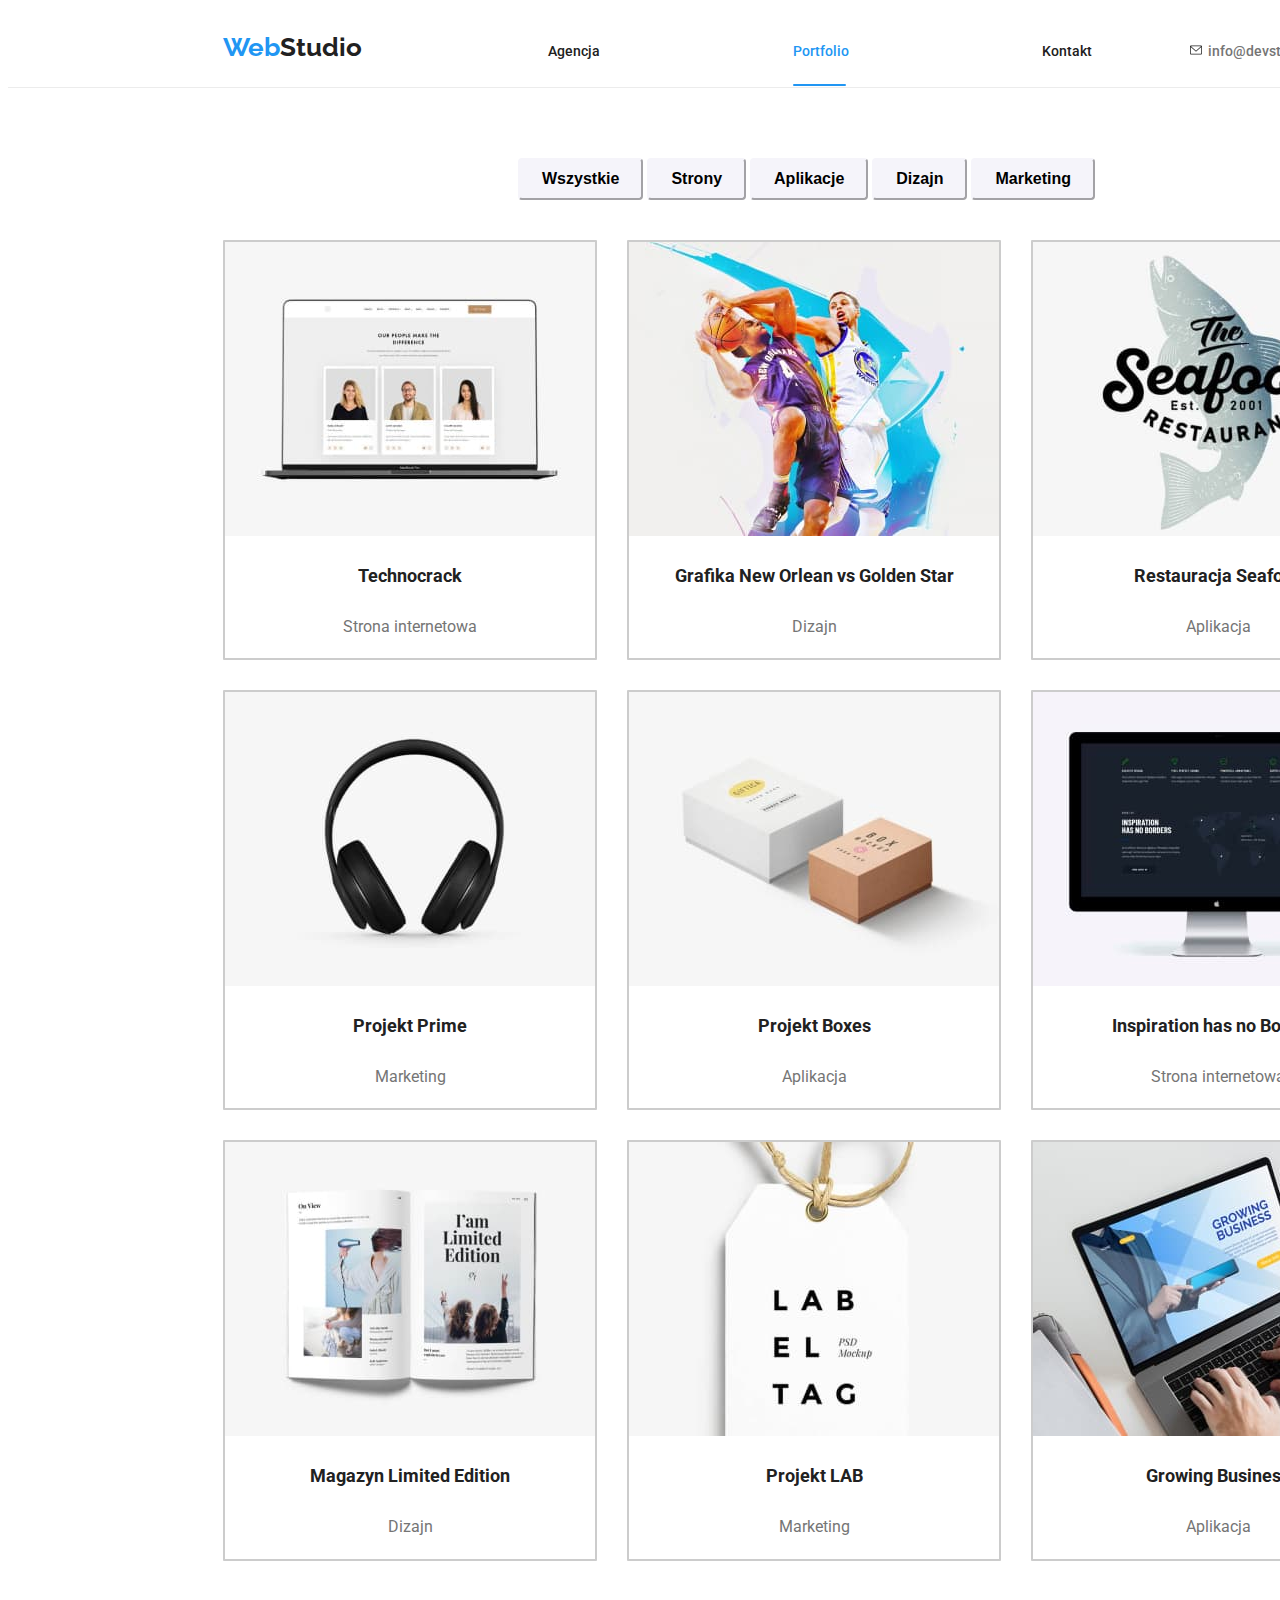
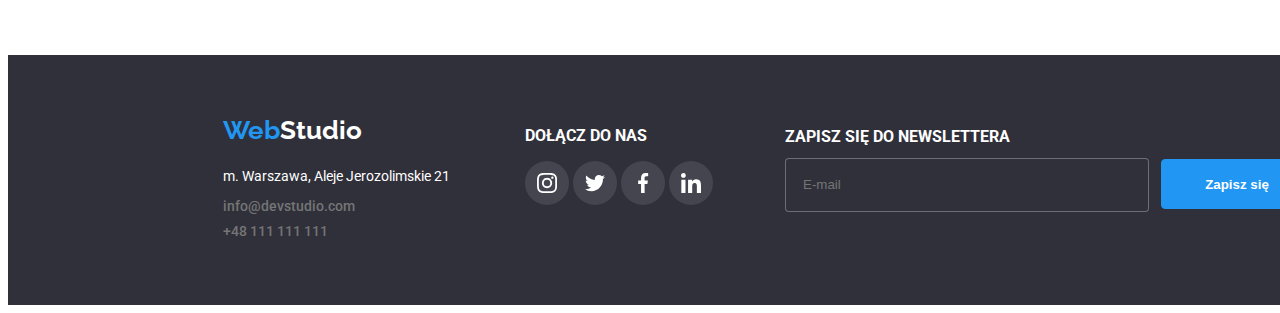
==== portfolio.html @ 36c7d18f "hw07" ====
<!DOCTYPE html>
<html lang="pl">
  <head>
    <meta charset="UTF-8" />
    <meta http-equiv="X-UA-Compatible" content="IE=edge" />
    <meta name="viewport" content="width=device-width, initial-scale=1.0" />
    <title>Portfolio</title>
    <link rel="preconnect" href="https://fonts.googleapis.com" />
    <link rel="preconnect" href="https://fonts.gstatic.com" crossorigin />
    <link
      href="https://fonts.googleapis.com/css2?family=Raleway:wght@500&family=Roboto:wght@400;500;700;900&display=swap"
      rel="stylesheet"
    />
    <link
      rel="stylesheet"
      href="https://cdnjs.cloudflare.com/ajax/libs/modern-normalize/2.0.0/modern-normalize.min.css"
      integrity="sha512-4xo8blKMVCiXpTaLzQSLSw3KFOVPWhm/TRtuPVc4WG6kUgjH6J03IBuG7JZPkcWMxJ5huwaBpOpnwYElP/m6wg=="
      crossorigin="anonymous"
      referrerpolicy="no-referrer"
    />
    <link rel="stylesheet" href="css/styles.css" />
  </head>
  <body>
    <header>
      <nav>
        <!-- <div class="container"> -->
        <div class="webstudio">
          <a href="index.html"
            ><span class="web">Web</span
            ><span class="studio-header">Studio</span></a
          >
        </div>
        <ul class="bookmarks">
          <li><a href="/agency">Agencja</a></li>
          <li><a href="portfolio.html" class="active">Portfolio</a></li>
          <li><a href="/contact">Kontakt</a></li>
        </ul>
        <ul class="contact">
          <li>
            <svg id="icon-envelope" width="16" height="12">
              <use href="./images/icons.svg#icon-envelope"></use>
            </svg>
            <a href="mailto:info@devstudio.com">info@devstudio.com</a>
          </li>
          <li>
            <svg id="icon-smartphone" width="16" height="12">
              <use href="./images/icons.svg#icon-smartphone"></use>
            </svg>
            <a href="tel:+48111111111">+48 111 111 111</a>
          </li>
        </ul>
        <!-- </div> -->
      </nav>
    </header>
    <main>
      <div class="btn-container">
        <ul class="btn-portfolio">
          <li>
            <button type="button">Wszystkie</button>
          </li>
          <li><button type="button">Strony</button></li>
          <li>
            <button type="button">Aplikacje</button>
          </li>
          <li><button type="button">Dizajn</button></li>
          <li>
            <button type="button">Marketing</button>
          </li>
        </ul>
      </div>
      <div class="images-portfolio-examples">
        <ul class="portfolio-examples">
          <div class="design-img">
            <li>
              <img
                src="images/portf-1.jpg"
                alt="laptop"
                width="370"
                height="294"
              />
              <div class="overlay-portfolio">
                <span
                  >Technocrack jest popularną platformą wykorzystywaną do
                  rozpowcheniania koronawirusa. Firmy wykorzystują tę platformę
                  do celów szpiegowskich i ataków na niezabezpieczone serwery
                  konkurencji
                </span>
              </div>
              <div class="design-img-border">
                <p class="design-name">Technocrack</p>
                <p class="design-version">Strona internetowa</p>
              </div>
            </li>
          </div>
          <div class="design-img">
            <li>
              <img
                src="images/portf-2.jpg"
                alt="basketball"
                width="370"
                height="294"
              />
              <div class="overlay-portfolio">
                <span
                  >Technocrack jest popularną platformą wykorzystywaną do
                  rozpowcheniania koronawirusa. Firmy wykorzystują tę platformę
                  do celów szpiegowskich i ataków na niezabezpieczone serwery
                  konkurencji
                </span>
              </div>
              <p class="design-name">Grafika New Orlean vs Golden Star</p>
              <p class="design-version">Dizajn</p>
            </li>
          </div>
          <div class="design-img">
            <li>
              <img
                src="images/portf-3.jpg"
                alt="fish"
                width="370"
                height="294"
              />
              <div class="overlay-portfolio">
                <span
                  >Technocrack jest popularną platformą wykorzystywaną do
                  rozpowcheniania koronawirusa. Firmy wykorzystują tę platformę
                  do celów szpiegowskich i ataków na niezabezpieczone serwery
                  konkurencji
                </span>
              </div>
              <p class="design-name">Restauracja Seafood</p>
              <p class="design-version">Aplikacja</p>
            </li>
          </div>
          <div class="design-img">
            <li>
              <img
                src="images/portf-4.jpg"
                alt="headphones"
                width="370"
                height="294"
              />
              <div class="overlay-portfolio">
                <span
                  >Technocrack jest popularną platformą wykorzystywaną do
                  rozpowcheniania koronawirusa. Firmy wykorzystują tę platformę
                  do celów szpiegowskich i ataków na niezabezpieczone serwery
                  konkurencji
                </span>
              </div>
              <p class="design-name">Projekt Prime</p>
              <p class="design-version">Marketing</p>
            </li>
          </div>
          <div class="design-img">
            <li>
              <img
                src="images/portf-5.jpg"
                alt="boxes"
                width="370"
                height="294"
              />
              <div class="overlay-portfolio">
                <span
                  >Technocrack jest popularną platformą wykorzystywaną do
                  rozpowcheniania koronawirusa. Firmy wykorzystują tę platformę
                  do celów szpiegowskich i ataków na niezabezpieczone serwery
                  konkurencji
                </span>
              </div>
              <p class="design-name">Projekt Boxes</p>
              <p class="design-version">Aplikacja</p>
            </li>
          </div>
          <div class="design-img">
            <li>
              <img
                src="images/portf-6.jpg"
                alt="monitor"
                width="370"
                height="294"
              />
              <div class="overlay-portfolio">
                <span
                  >Technocrack jest popularną platformą wykorzystywaną do
                  rozpowcheniania koronawirusa. Firmy wykorzystują tę platformę
                  do celów szpiegowskich i ataków na niezabezpieczone serwery
                  konkurencji
                </span>
              </div>
              <p class="design-name">Inspiration has no Borders</p>
              <p class="design-version">Strona internetowa</p>
            </li>
          </div>
          <div class="design-img">
            <li>
              <img
                src="images/portf-7.jpg"
                alt="book"
                width="370"
                height="294"
              />
              <div class="overlay-portfolio">
                <span
                  >Technocrack jest popularną platformą wykorzystywaną do
                  rozpowcheniania koronawirusa. Firmy wykorzystują tę platformę
                  do celów szpiegowskich i ataków na niezabezpieczone serwery
                  konkurencji
                </span>
              </div>
              <p class="design-name">Magazyn Limited Edition</p>
              <p class="design-version">Dizajn</p>
            </li>
          </div>
          <div class="design-img">
            <li>
              <img
                src="images/portf-8.jpg"
                alt="pendant"
                width="370"
                height="294"
              />
              <div class="overlay-portfolio">
                <span
                  >Technocrack jest popularną platformą wykorzystywaną do
                  rozpowcheniania koronawirusa. Firmy wykorzystują tę platformę
                  do celów szpiegowskich i ataków na niezabezpieczone serwery
                  konkurencji
                </span>
              </div>
              <p class="design-name">Projekt LAB</p>
              <p class="design-version">Marketing</p>
            </li>
          </div>
          <div class="design-img">
            <li>
              <img
                src="images/portf-9.jpg"
                alt="laptop-work"
                width="370"
                height="294"
              />
              <div class="overlay-portfolio">
                <span
                  >Technocrack jest popularną platformą wykorzystywaną do
                  rozpowcheniania koronawirusa. Firmy wykorzystują tę platformę
                  do celów szpiegowskich i ataków na niezabezpieczone serwery
                  konkurencji
                </span>
              </div>
              <p class="design-name">Growing Business</p>
              <p class="design-version">Aplikacja</p>
            </li>
          </div>
        </ul>
      </div>
    </main>
    <footer>
      <div class="footer-address">
        <div class="webstudio-footer">
          <a href=" index.html"
            ><span class="web">Web</span
            ><span class="studio-footer">Studio</span></a
          >
        </div>
        <address>
          <p class="city">m. Warszawa, Aleje Jerozolimskie 21</p>
          <ul>
            <div class="contact-footer-mail">
              <li>
                <a href="mailto:info@devstudio.com">info@devstudio.com</a>
              </li>
            </div>
            <div class="contact-footer-tel">
              <li>
                <a href="tel:+48111111111">+48 111 111 111</a>
              </li>
            </div>
          </ul>
        </address>
      </div>
      <div class="container-join">
        <p class="join">DOŁĄCZ DO NAS</p>
        <div class="container-icon-footer">
          <svg id="icon-inst-footer" width="20" height="20">
            <use href="./images/icons-social-media.svg#icon-instagram-2"></use>
          </svg>
        </div>
        <div class="container-icon-footer">
          <svg id="icon-twitt-footer" width="20" height="20">
            <use href="./images/icons-social-media.svg#icon-twitter-1"></use>
          </svg>
        </div>
        <div class="container-icon-footer">
          <svg id="icon-face-footer" width="20" height="20">
            <use href="./images/icons-social-media.svg#icon-facebook-1"></use>
          </svg>
        </div>
        <div class="container-icon-footer">
          <svg id="icon-link-footer" width="20" height="20">
            <use href="./images/icons-social-media.svg#icon-linkedin-1"></use>
          </svg>
        </div>
      </div>
      <form>
        <div class="container-newsletter">
          <label>
            <div class="sign-up">ZAPISZ SIĘ DO NEWSLETTERA</div>
            <div class="input-email">
              <input
                type="text"
                name="email"
                placeholder="E-mail"
                class="email-input"
              />
            </div>
          </label>
          <div class="btn-sign-up">
            <button type="submit">
              Zapisz się
              <svg id="icon-send" width="24" height="24">
                <use href="./images/icons-modal.svg#icon-send"></use>
              </svg>
            </button>
          </div>
        </div>
      </form>
    </footer>
  </body>
</html>
---- css/styles.css ----
/* ---- HOME PAGE ---- */
body {
  font-family: "Roboto", sans-serif;
  color: rgba(33, 33, 33, 1);
}

.container {
  width: 1200px;
}

ul {
  margin: 0;
  padding: 0;
}

a {
  margin: 0;
  padding: 0;
  text-decoration: none;
}

li {
  list-style-type: none;
  display: inline;
}

header {
  width: 1600px;
}

nav {
  display: inline-flex;
  align-items: baseline;
  width: 1600px;
  border-bottom: 1px solid rgba(236, 236, 236, 1);
}

.webstudio {
  padding-top: 24px;
  padding-right: 93px;
  padding-bottom: 25px;
  padding-left: 215px;
}

.web,
.studio-header,
.studio-footer {
  font-family: "Raleway", sans-serif;
  font-size: 26px;
  font-weight: bold;
}

.web {
  color: rgba(33, 150, 243, 1);
}

:root {
  --studio-header-color: rgba(33, 33, 33, 1);
  --studio-footer-color: rgba(255, 255, 255, 1);
}

.studio-header {
  color: var(--studio-header-color);
}

.studio-footer {
  color: var(--studio-footer-color);
}

.bookmarks > li > a {
  display: inline-flex;
  font-size: 14px;
  font-weight: 500;
  color: rgba(33, 33, 33, 1);
  margin-right: 46px;
  position: relative;
}

.bookmarks > li > a:first-child {
  margin-left: 93px;
}

.bookmarks > li > a:last-child {
  padding-right: 50px;
}

.bookmarks > li > a:hover {
  color: rgba(33, 150, 243, 1);
  transition: 250ms;
  transition-timing-function: cubic-bezier(0.4, 0, 0.2, 1);
}

.bookmarks > li > a.active,
.bookmarks > li > a.active:hover {
  color: rgba(33, 150, 243, 1);
  transition: 250ms;
  transition-timing-function: cubic-bezier(0.4, 0, 0.2, 1);
}

.bookmarks > li > a.active::after,
.bookmarks > li > a:hover::after {
  content: "";
  position: absolute;
  bottom: -27px;
  left: 0;
  width: 50%;
  height: 2px;
  background-color: rgba(33, 150, 243, 1);
  border-radius: 5px;
  border-width: 4px;
  transition: 250ms;
  transition-timing-function: cubic-bezier(0.4, 0, 0.2, 1);
}

.contact > li > a {
  display: inline-flex;
  font-size: 14px;
  font-weight: 500;
  color: rgba(117, 117, 117, 1);
  margin-right: 30px;
}

.contact > li > a:hover {
  color: rgba(33, 150, 243, 1);
  transition: 250ms;
  transition-timing-function: cubic-bezier(0.4, 0, 0.2, 1);
}

#icon-smartphone,
#icon-envelope {
  fill: currentColor;
  cursor: pointer;
}

#icon-envelope:hover {
  fill: rgba(33, 150, 243, 1);
  transition: 250ms;
  transition-timing-function: cubic-bezier(0.4, 0, 0.2, 1);
}

#icon-smartphone:hover {
  fill: rgba(33, 150, 243, 1);
  transition: 250ms;
  transition-timing-function: cubic-bezier(0.4, 0, 0.2, 1);
}

.main-box {
  background-image: url(../images/picture-effective.jpg);
  width: 1600px;
  box-shadow: -1600px 22px 0px 1600px rgba(0, 0, 0, 0.5) inset;
  -webkit-box-shadow: -1600px 22px 0px 1600px rgba(0, 0, 0, 0.5) inset;
  -moz-box-shadow: -1600px 22px 0px 1600px rgba(0, 0, 0, 0.5) inset;
}

.main-text {
  font-size: 44px;
  color: rgba(255, 255, 255, 1);
  line-height: 1.4;
  padding: 200px 452px 15px 452px;
  margin: 0 auto;
  display: flex;
  flex: wrap;
  text-align: center;
}

.btn-order {
  font-size: 16px;
  font-weight: 500;
  font-weight: bold;
  line-height: 1.6;
  background-color: rgba(33, 150, 243, 1);
  color: white;
  width: 200px;
  height: 50px;
  border-radius: 4px;
  cursor: pointer;
  margin: auto 700px 200px 700px;
}

.btn-order > li > button:hover {
  background-color: rgba(33, 150, 243, 1);
  color: rgba(255, 255, 255, 1);
}

.modal {
  position: fixed;
  top: 0;
  left: 0;
  width: 100%;
  height: 100%;
  background-color: rgba(0, 0, 0, 0.5);
  display: flex;
  justify-content: center;
  align-items: center;
  z-index: 9999;
}

.modal-content {
  background-color: rgba(255, 255, 255, 1);
  padding: 20px;
  border-radius: 4px;
  /* height: 581px; */
  width: 528px;
  position: relative;
}

.modal-close {
  margin-top: 8px;
  width: 30px;
  height: 30px;
  border-radius: 50%;
  background-color: rgba(255, 255, 255, 1);
  border: solid 1px rgba(0, 0, 0, 0.1);
  position: absolute;
  top: 8px;
  right: 8px;
  color: #000;
  font-weight: bold;
  display: flex;
  justify-content: center;
  align-items: center;
}

.is-hidden {
  display: none;
}

.modal-text > p {
  text-align: center;
  padding-top: 40px;
  font-weight: 700;
}

.data-form-text > p {
  font-weight: 700;
  color: black;
}

.id-placeholder-modal > label {
  display: block;
}

.placeholder-modal-text {
  color: rgba(117, 117, 117, 1);
  display: block;
  margin-bottom: 4px;
}

.input-modal > input {
  border: 1px solid rgba(33, 33, 33, 0.2);
  border-radius: 4px;
  height: 40px;
  width: 448px;
  margin-right: 12px;
  margin-bottom: 10px;
  outline: none;
  transition: 250ms;
  transition-timing-function: cubic-bezier(0.4, 0, 0.2, 1);
}

.input-modal > input:focus {
  border-color: rgba(33, 150, 243, 1);
}

.input-modal {
  position: relative;
}

.icon-modal {
  position: absolute;
  top: 40%;
  left: 0;
  margin-left: -130px;
  transform: translateY(-50%);
  pointer-events: none;
  transition: 250ms;
  transition-timing-function: cubic-bezier(0.4, 0, 0.2, 1);
}

.icon-modal > svg:focus {
  fill: rgba(33, 150, 243, 1);
}

.text-input-modal {
  padding-left: 40px;
}

.input-comment-modal > input {
  border: 1px solid rgba(33, 33, 33, 0.2);
  border-radius: 4px;
  height: 120px;
  width: 448px;
  margin-right: 12px;
  margin-bottom: 10px;
  box-sizing: border-box;
  outline: none;
  transition: 250ms;
  transition-timing-function: cubic-bezier(0.4, 0, 0.2, 1);
}

.input-comment-modal > input:focus {
  border-color: rgba(33, 150, 243, 1);
}

.enter-text::placeholder {
  position: relative;
  top: -40px;
  padding-left: 16px;
  color: rgba(117, 117, 117, 0.5);
}

.checkbox-modal > input {
  width: 16px;
  height: 16px;
}

.checkbox-modal {
  display: inline-flex;
  align-items: center;
  justify-content: center;
}

.privacy-text {
  display: inline-flex;
  align-items: center;
  margin: 0;
  padding-bottom: 30px;
  padding-top: -50px;
  color: rgba(117, 117, 117, 1);
  text-align: center;
}

.privacy-text u {
  text-decoration: underline;
  color: rgba(33, 150, 243, 1);
}

.btn-send-modal {
  display: flex;
  justify-content: center;
  padding-bottom: 40px;
}

main {
  width: 1600px;
}

.lorem-main-box {
  display: flex;
  justify-content: center;
  padding-top: 94px;
  padding-left: 215px;
  padding-right: 215px;
}

.lorem-box {
  margin-right: 30px;
}

.lorem-header {
  padding-top: 30px;
  margin: 0px;
}

.container-svg-lorem {
  background-color: rgba(245, 244, 250, 1);
  width: 270px;
  height: 120px;
  display: flex;
  justify-content: center;
  align-items: center;
}

#icon-link,
#icon-face,
#icon-twitt,
#icon-inst {
  width: 20px;
  height: 20px;
  cursor: pointer;
  transition: fill 0.3s;
}

.container-icon {
  display: inline-flex;
  align-items: center;
  justify-content: center;
  width: 40px;
  height: 40px;
  border-radius: 50%;
  background-color: rgba(255, 255, 255, 1);
  margin-right: 10px;
  overflow: hidden;
}

.container-icon:last-child {
  margin-right: 0px;
}

.container-icon:hover {
  background-color: rgba(33, 150, 243, 1);
  transition: 250ms;
  transition-timing-function: cubic-bezier(0.4, 0, 0.2, 1);
}

.container-icon svg {
  width: 100%;
  height: 100%;
  fill: rgba(175, 177, 184, 1);
}

.container-icon:hover svg {
  fill: rgba(255, 255, 255, 1);
}

.svg-icon-position {
  padding-top: 16px;
  padding-bottom: 18px;
  padding-left: 32px;
  padding-right: 32px;
}

.lorem-header {
  font-size: 14px;
  font-weight: bold;
  box-sizing: border-box;
}

.lorem-text {
  font-size: 14px;
  line-height: 1.7;
  color: rgba(117, 117, 117, 1);
  box-sizing: border-box;
}

.what-we-do {
  display: flex;
  justify-content: center;
  padding-top: 94px;
  padding-right: 624px;
  padding-left: 624px;
  padding-bottom: 50px;
}

.what-we-do-img {
  position: relative;
  display: inline-block;
  flex-direction: row;
  justify-content: space-between;
  margin-right: 30px;
}

.what-we-do-img:last-child {
  margin-right: 0;
}

.overlay {
  position: absolute;
  bottom: 25%;
  left: 0;
  right: 0;
  bottom: 0;
  display: flex;
  align-items: center;
  justify-content: center;
  background-color: rgba(0, 0, 0, 0.5);
  color: rgba(255, 255, 255, 1);
  font-size: 14px;
  font-weight: bold;
  text-align: center;
  padding: 30px;
  transition: 250ms;
  transition-timing-function: cubic-bezier(0.4, 0, 0.2, 1);
}

h2 {
  font-size: 36px;
  font-weight: bold;
}

.work {
  justify-content: center;
  width: 1600px;
}

.images-work-what-we-do {
  padding-right: 200px;
  padding-left: 200px;
  padding-bottom: 94px;
}

.work-img > li > a {
  display: inline-flex;
  flex-direction: row;
  justify-content: space-between;
  padding-right: 215px;
  padding-bottom: 94px;
  padding-left: 215px;
}

.images-team {
  display: inline-block;
  flex-wrap: wrap;
  padding-right: 200px;
  padding-bottom: 94px;
  padding-left: 200px;
}
.our-team-background {
  background-color: rgba(245, 244, 250, 1);
}
.our-team {
  display: flex;
  justify-content: center;
  padding-top: 94px;
  padding-right: 695px;
  padding-left: 695px;
  padding-bottom: 50px;
}

.images-persons-ul {
  padding-left: 0;
}

.images-persons {
  display: inline-block;
  flex-direction: row;
  justify-content: space-between;
  margin-right: 30px;
  border: 2px solid rgba(0, 0, 0, 0.2);
  border-radius: 2px;
  text-align: center;
  background-color: rgba(255, 255, 255, 1);
  box-shadow: 0px 2px 4px 0px rgba(0, 0, 0, 0.4);
  -webkit-box-shadow: 0px 2px 4px 0px rgba(0, 0, 0, 0.4);
  -moz-box-shadow: 0px 2px 4px 0px rgba(0, 0, 0, 0.4);
}

.images-persons:last-child {
  margin-right: 0px;
}

.images-persons:first-child {
  margin-left: 0px;
}

.name {
  font-size: 16px;
  font-weight: bold;
  font-weight: medium;
  justify-content: center;
}

.position-job {
  font-size: 16px;
  font-weight: medium;
  color: rgba(117, 117, 117, 1);
  justify-content: center;
}

.our-clients {
  display: flex;
  justify-content: center;
  padding-top: 94px;
  padding-right: 215px;
  padding-left: 215px;
  padding-bottom: 0px;
  margin: 0px;
}

.container-clients {
  display: inline-block;
  width: 1600px;
  padding-top: 50px;
  padding-right: 200px;
  padding-left: 200px;
  padding-bottom: 94px;
}

.svg-client-position {
  display: inline-block;
  flex-direction: row;
  justify-content: space-between;
  margin-right: 30px;
}

.svg-client-position:last-child {
  margin-right: 0px;
}

.svg-client-position:first-child {
  margin-left: 0px;
}

.container-svg-client {
  display: flex;
  justify-content: center;
  align-items: center;
  border: 1px solid rgba(175, 177, 184, 1);
  fill: rgba(175, 177, 184, 1);
  border-radius: 4px;
  width: 170px;
  height: 92px;
  cursor: pointer;
  transition: fill 0.3s;
}

.container-svg-client:hover {
  border: 1px solid rgba(33, 150, 243, 1);
  fill: rgba(33, 150, 243, 1);
  box-shadow: 0px 11px 17px -5px rgba(0, 0, 0, 0.4);
  -webkit-box-shadow: 0px 11px 17px -5px rgba(0, 0, 0, 0.4);
  -moz-box-shadow: 0px 11px 17px -5px rgba(0, 0, 0, 0.4);
  transition: 250ms;
  transition-timing-function: cubic-bezier(0.4, 0, 0.2, 1);
}

footer {
  background-color: rgba(47, 48, 58, 1);
  width: 1600px;
  display: flex;
  justify-content: left;
}

.webstudio-footer {
  padding-top: 60px;
  padding-right: 93px;
  padding-bottom: 0px;
  padding-left: 215px;
}

address {
  font-style: normal;
}

.city {
  font-size: 14px;
  line-height: 1.7;
  color: rgba(255, 255, 255, 1);
  padding-top: 20px;
  padding-left: 215px;
  padding-bottom: 9px;
  margin: 0;
}

.contact-footer-mail > li > a {
  display: flex;
  font-size: 14px;
  font-weight: 500;
  color: rgba(117, 117, 117, 1);
  padding-left: 215px;
  padding-bottom: 9px;
}

.contact-footer-mail > li > a:hover {
  color: rgba(33, 150, 243, 1);
  transition: 250ms;
  transition-timing-function: cubic-bezier(0.4, 0, 0.2, 1);
}

.contact-footer-tel > li > a {
  display: flex;
  font-size: 14px;
  font-weight: 500;
  color: rgba(117, 117, 117, 1);
  padding-left: 215px;
  padding-bottom: 60px;
}

.contact-footer-tel > li > a:hover {
  color: rgba(33, 150, 243, 1);
  transition: 250ms;
  transition-timing-function: cubic-bezier(0.4, 0, 0.2, 1);
}

.container-join {
  padding-left: 70px;
  padding-top: 55px;
  padding-bottom: 100px;
}

.join {
  color: rgba(255, 255, 255, 1);
  font-weight: 700;
}

#icon-inst-footer,
#icon-twitt-footer,
#icon-face-footer,
#icon-link-footer {
  width: 20px;
  height: 20px;
  cursor: pointer;
}

.container-icon-footer {
  display: inline-flex;
  align-items: center;
  justify-content: center;
  width: 44px;
  height: 44px;
  border-radius: 50%;
  background-color: rgba(255, 255, 255, 0.1);
  margin: auto;
  overflow: hidden;
}

.container-icon-footer svg {
  width: 100%;
  height: 100%;
  fill: rgba(255, 255, 255, 1);
}

.container-icon-footer:hover {
  background-color: rgba(33, 150, 243, 1);
  transition: 250ms;
  transition-timing-function: cubic-bezier(0.4, 0, 0.2, 1);
}

.container-newsletter {
  display: flex;
  align-items: center;
  justify-content: center;
  padding-top: 72px;
  padding-left: 72px;
}

.sign-up {
  color: rgba(255, 255, 255, 1);
  font-weight: 700;
  padding-bottom: 12px;
}

.input-email > input {
  border: 1px solid rgba(255, 255, 255, 0.3);
  border-radius: 4px;
  background-color: rgba(47, 48, 58, 1);
  height: 50px;
  width: 358px;
  margin-right: 12px;
}

.btn-sign-up {
  padding-top: 30px;
  padding-right: 72px;
}

.btn-sign-up > button,
.btn-send-modal > button {
  display: inline-flex;
  align-items: center;
  justify-content: center;
  height: 50px;
  width: 200px;
  background-color: rgba(33, 150, 243, 1);
  color: rgba(255, 255, 255, 1);
  border: 1px solid rgba(33, 150, 243, 1);
  border-radius: 4px;
  font-weight: bold;
  padding: 0;
  cursor: pointer;
  transition: box-shadow 250ms;
  transition-timing-function: cubic-bezier(0.4, 0, 0.2, 1);
}

#icon-send {
  fill: currentColor;
  width: 24px;
  height: 24px;
  margin-left: 24px;
}

.email-input::placeholder {
  padding-left: 15px;
}

/* ---- PAGE PORTFOLIO ----*/
.btn-portfolio > li > button {
  font-size: 16px;
  font-weight: 500;
  font-weight: bold;
  line-height: 1.6;
  background-color: rgba(245, 244, 250, 1);
  border-color: rgba(245, 244, 250, 1);
  padding: 6px 22px 6px 22px;
  border-radius: 4px;
  cursor: pointer;
  transition: box-shadow 250ms;
  transition-timing-function: cubic-bezier(0.4, 0, 0.2, 1);
}

button:hover {
  box-shadow: 1px 7px 18px -6px rgba(0, 0, 0, 0.52);
  -webkit-box-shadow: 1px 7px 18px -6px rgba(0, 0, 0, 0.52);
  -moz-box-shadow: 1px 7px 18px -6px rgba(0, 0, 0, 0.52);
}

.btn-portfolio:last-child {
  margin-right: 0;
}

.btn-portfolio > li > button:hover {
  background-color: rgba(33, 150, 243, 1);
  color: rgba(255, 255, 255, 1);
}

.btn-container {
  display: inline-flex;
  justify-content: space-between;
  padding-top: 70px;
  padding-right: 510px;
  padding-left: 510px;
  padding-bottom: 40px;
}

.design-name {
  font-size: 18px;
  font-weight: 700;
  font-weight: bold;
  line-height: 2;
}

.design-version {
  font-size: 16px;
  line-height: 1.9;
  color: rgba(117, 117, 117, 1);
}

.design-img {
  position: relative;
  display: inline-block;
  overflow: hidden;
  flex-direction: row;
  justify-content: space-between;
  border: 2px solid rgba(0, 0, 0, 0.2);
  border-radius: 1px;
  text-align: center;
  background-color: rgba(255, 255, 255, 1);
  cursor: pointer;
  transition: box-shadow 250ms;
  transition-timing-function: cubic-bezier(0.4, 0, 0.2, 1);
}

.overlay-portfolio {
  position: absolute;
  bottom: -100%;
  left: 0;
  width: 100%;
  height: 100%;
  background-color: rgba(33, 150, 243, 0.8);
  display: flex;
  justify-content: center;
  align-items: center;
  color: white;
  transition: 250ms;
  transition-timing-function: cubic-bezier(0.4, 0, 0.2, 1);
}

.overlay-portfolio span {
  font-size: 18px;
  line-height: 1.5;
  text-align: left;
  padding: 40px;
}

.design-img:hover .overlay-portfolio {
  bottom: 0;
}

.design-img:hover {
  box-shadow: 1px 7px 18px -6px rgba(0, 0, 0, 0.52);
  -webkit-box-shadow: 1px 7px 18px -6px rgba(0, 0, 0, 0.52);
  -moz-box-shadow: 1px 7px 18px -6px rgba(0, 0, 0, 0.52);
}

.portfolio-examples {
  display: flex;
  flex-wrap: wrap;
  gap: 30px;
  padding-left: 215px;
  padding-right: 185px;
  padding-bottom: 94px;
}
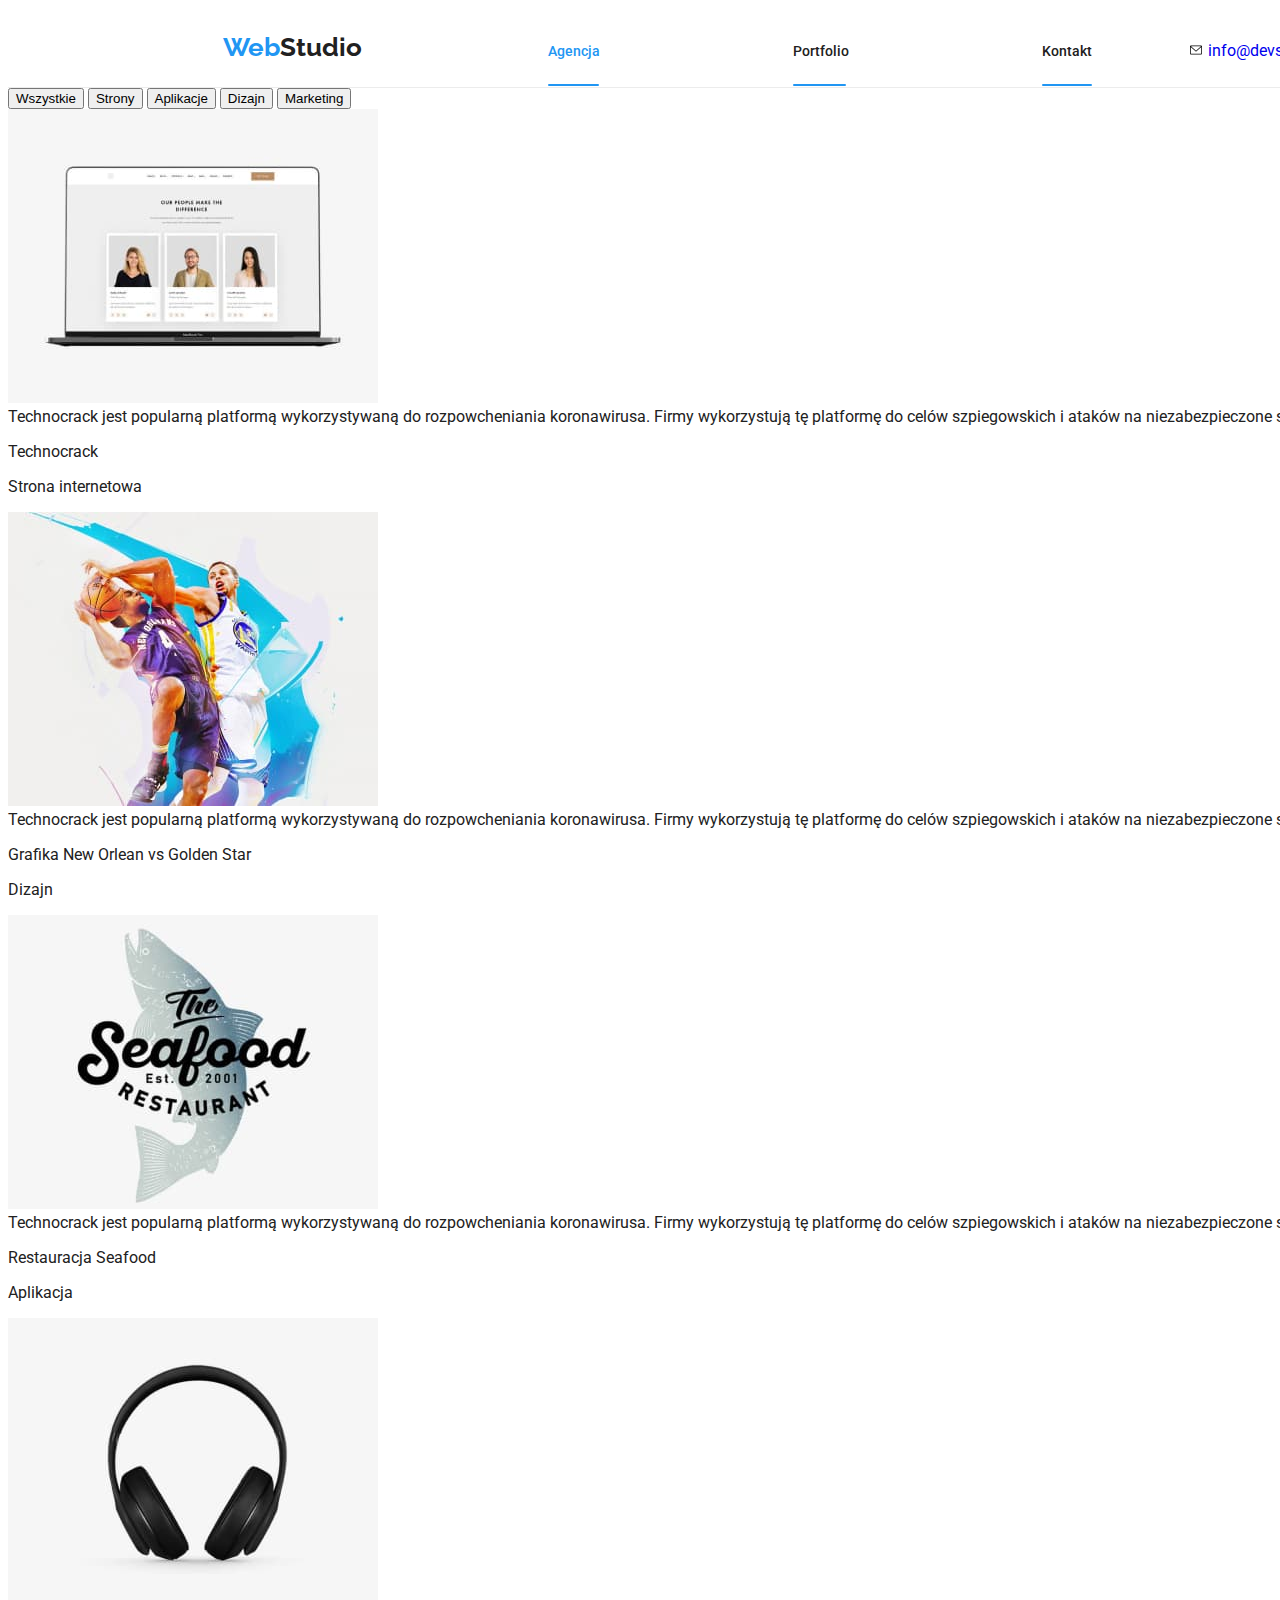
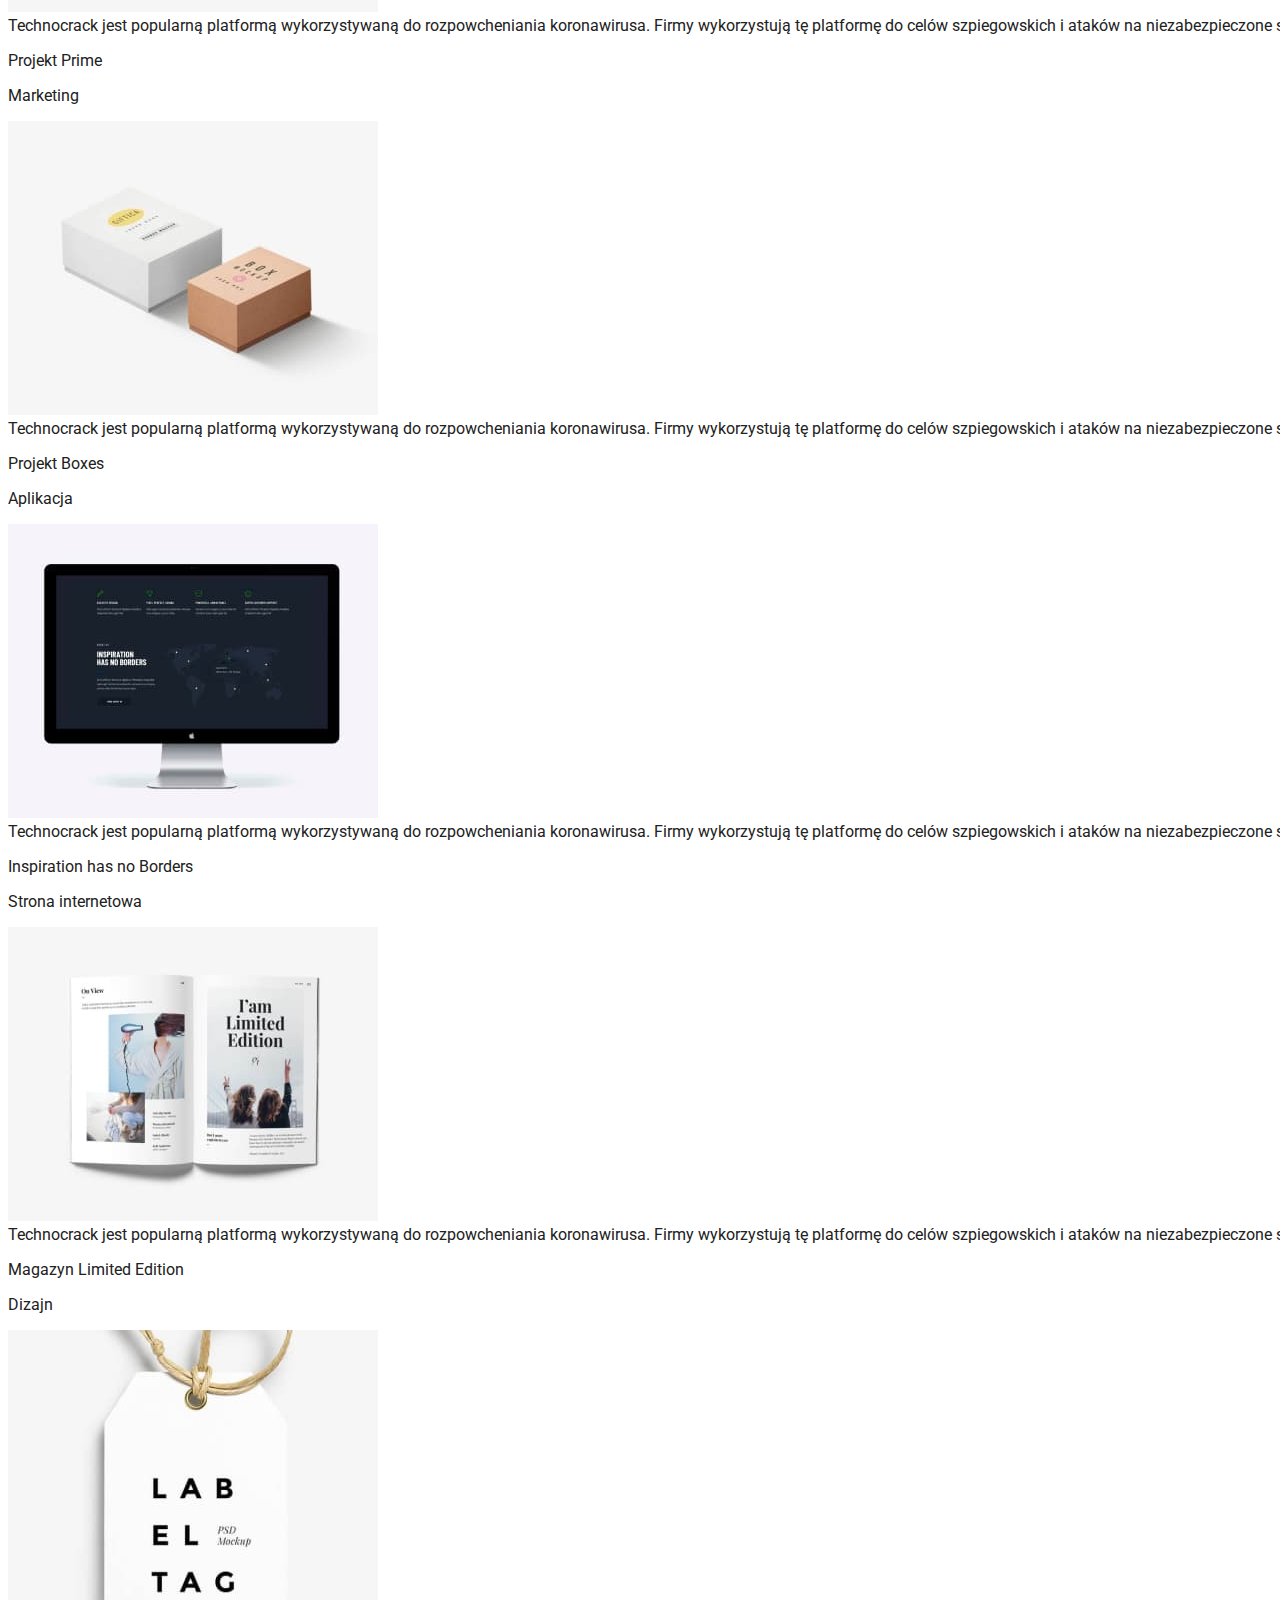
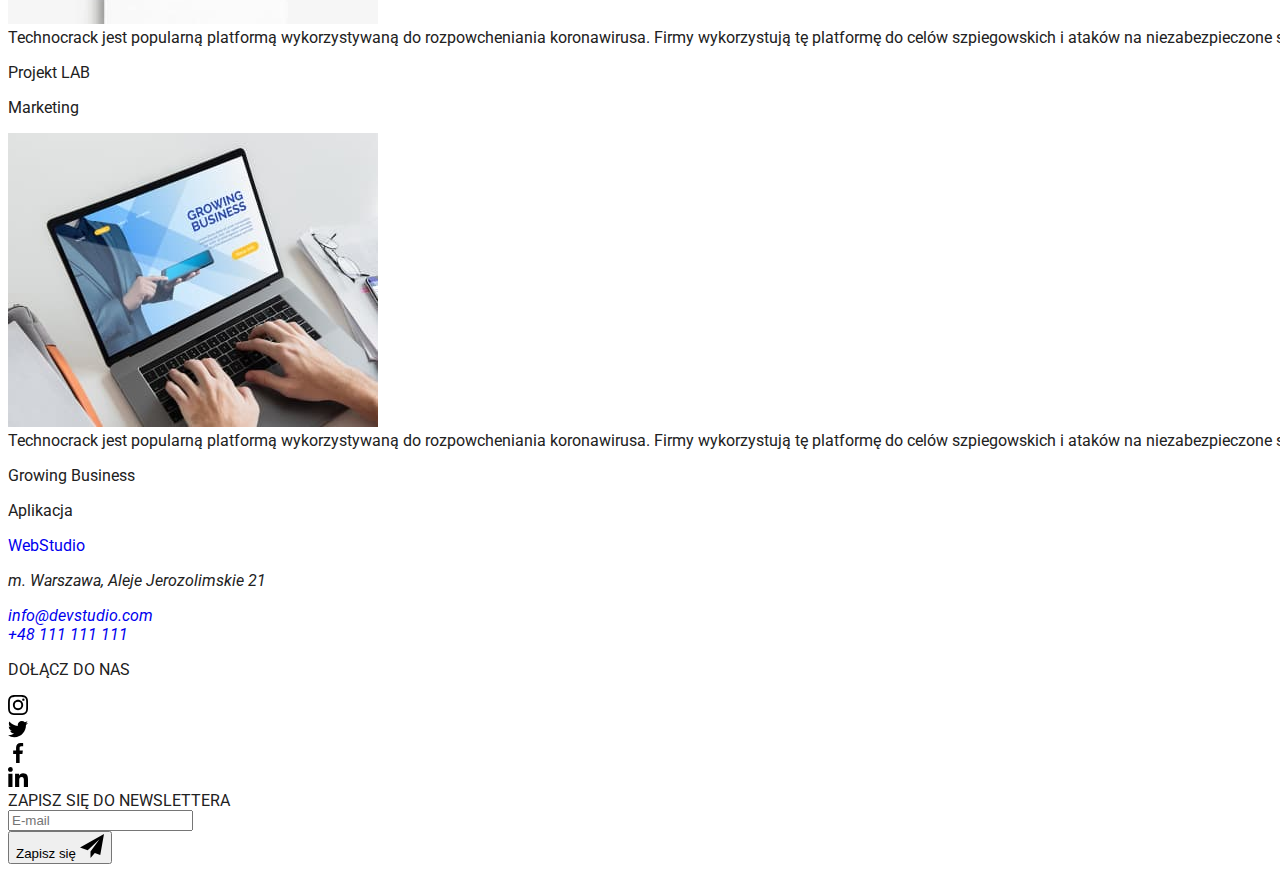
==== commit 35ca4e9d: "scss" ====
--- a/portfolio.html
+++ b/portfolio.html
@@ -18,38 +18,40 @@
       crossorigin="anonymous"
       referrerpolicy="no-referrer"
     />
-    <link rel="stylesheet" href="css/styles.css" />
+    <link rel="stylesheet" href="css/main.min.css" />
   </head>
   <body>
     <header>
-      <nav>
-        <!-- <div class="container"> -->
-        <div class="webstudio">
+      <nav class="navigation">
+        <div class="navigation__logo">
           <a href="index.html"
             ><span class="web">Web</span
             ><span class="studio-header">Studio</span></a
           >
         </div>
-        <ul class="bookmarks">
-          <li><a href="/agency">Agencja</a></li>
-          <li><a href="portfolio.html" class="active">Portfolio</a></li>
-          <li><a href="/contact">Kontakt</a></li>
-        </ul>
-        <ul class="contact">
-          <li>
+        <ul class="navigation__bookmarks">
+          <li class="navigation__link">
+            <a href="index.html" class="active">Agencja</a>
+          </li>
+          <li class="navigation__link">
+            <a href="portfolio.html">Portfolio</a>
+          </li>
+          <li class="navigation__link"><a href="/contact">Kontakt</a></li>
+        </ul>
+        <ul class="navigation__icons">
+          <li class="navigation__icon">
             <svg id="icon-envelope" width="16" height="12">
               <use href="./images/icons.svg#icon-envelope"></use>
             </svg>
             <a href="mailto:info@devstudio.com">info@devstudio.com</a>
           </li>
-          <li>
+          <li class="navigation__icon">
             <svg id="icon-smartphone" width="16" height="12">
               <use href="./images/icons.svg#icon-smartphone"></use>
             </svg>
             <a href="tel:+48111111111">+48 111 111 111</a>
           </li>
         </ul>
-        <!-- </div> -->
       </nav>
     </header>
     <main>
@@ -255,58 +257,58 @@
         </ul>
       </div>
     </main>
-    <footer>
-      <div class="footer-address">
-        <div class="webstudio-footer">
-          <a href=" index.html"
-            ><span class="web">Web</span
-            ><span class="studio-footer">Studio</span></a
-          >
-        </div>
-        <address>
-          <p class="city">m. Warszawa, Aleje Jerozolimskie 21</p>
-          <ul>
-            <div class="contact-footer-mail">
-              <li>
-                <a href="mailto:info@devstudio.com">info@devstudio.com</a>
-              </li>
-            </div>
-            <div class="contact-footer-tel">
-              <li>
-                <a href="tel:+48111111111">+48 111 111 111</a>
-              </li>
-            </div>
-          </ul>
-        </address>
+    <footer class="footer">
+      <div class="footer__logo">
+        <a href=" index.html"
+          ><span class="web">Web</span
+          ><span class="studio-footer">Studio</span></a
+        >
       </div>
-      <div class="container-join">
-        <p class="join">DOŁĄCZ DO NAS</p>
-        <div class="container-icon-footer">
+      <address class="footer__address">
+        <p class="footer__city">m. Warszawa, Aleje Jerozolimskie 21</p>
+        <ul class="footer__contacts">
+          <div class="footer__contacts-mail">
+            <li class="footer__list">
+              <a href="mailto:info@devstudio.com">info@devstudio.com</a>
+            </li>
+          </div>
+          <div class="footer__contacts-tel">
+            <li class="footer__list">
+              <a href="tel:+48111111111">+48 111 111 111</a>
+            </li>
+          </div>
+        </ul>
+      </address>
+      <div class="footer__join">
+        <p class="footer__join-title">DOŁĄCZ DO NAS</p>
+        <div class="footer__container-icon">
           <svg id="icon-inst-footer" width="20" height="20">
             <use href="./images/icons-social-media.svg#icon-instagram-2"></use>
           </svg>
         </div>
-        <div class="container-icon-footer">
+        <div class="footer__container-icon">
           <svg id="icon-twitt-footer" width="20" height="20">
             <use href="./images/icons-social-media.svg#icon-twitter-1"></use>
           </svg>
         </div>
-        <div class="container-icon-footer">
+        <div class="footer__container-icon">
           <svg id="icon-face-footer" width="20" height="20">
             <use href="./images/icons-social-media.svg#icon-facebook-1"></use>
           </svg>
         </div>
-        <div class="container-icon-footer">
+        <div class="footer__container-icon">
           <svg id="icon-link-footer" width="20" height="20">
             <use href="./images/icons-social-media.svg#icon-linkedin-1"></use>
           </svg>
         </div>
       </div>
       <form>
-        <div class="container-newsletter">
+        <div class="footer__newsletter">
           <label>
-            <div class="sign-up">ZAPISZ SIĘ DO NEWSLETTERA</div>
-            <div class="input-email">
+            <div class="footer__newsletter-title">
+              ZAPISZ SIĘ DO NEWSLETTERA
+            </div>
+            <div class="footer__newsletter-email">
               <input
                 type="text"
                 name="email"
@@ -315,7 +317,7 @@
               />
             </div>
           </label>
-          <div class="btn-sign-up">
+          <div class="footer__newsletter-button">
             <button type="submit">
               Zapisz się
               <svg id="icon-send" width="24" height="24">
--- a/css/main.min.css
+++ b/css/main.min.css
@@ -0,0 +1 @@
+header{width:1600px}header .navigation{display:-webkit-inline-box;display:-ms-inline-flexbox;display:inline-flex;-webkit-box-align:baseline;-ms-flex-align:baseline;align-items:baseline;width:1600px;border-bottom:1px solid #ececec}header .navigation__logo{padding-top:24px;padding-right:93px;padding-bottom:25px;padding-left:215px}header .navigation__logo .web,header .navigation__logo .studio-header,header .navigation__logo .studio-footer{font-family:"Raleway",sans-serif;font-size:26px;font-weight:bold}header .navigation__logo .web{color:#2196f3}header .navigation__logo .studio-header{color:#212121}header .navigation__logo .studio-footer{color:#ececec}header .navigation__bookmarks>li>a{display:-webkit-inline-box;display:-ms-inline-flexbox;display:inline-flex;font-size:14px;font-weight:500;color:#212121;margin-right:46px;position:relative}header .navigation__bookmarks>li>a:first-child{margin-left:93px}header .navigation__bookmarks>li>a:last-child{padding-right:50px}header .navigation__bookmarks>li>a:hover{color:#2196f3;-webkit-transition:250ms;transition:250ms;-webkit-transition-timing-function:cubic-bezier(0.4, 0, 0.2, 1);transition-timing-function:cubic-bezier(0.4, 0, 0.2, 1)}header .navigation__bookmarks>li>a.active,header .navigation__bookmarks>li>a.active:hover{color:#2196f3;-webkit-transition:250ms;transition:250ms;-webkit-transition-timing-function:cubic-bezier(0.4, 0, 0.2, 1);transition-timing-function:cubic-bezier(0.4, 0, 0.2, 1)}header .navigation__bookmarks>li>a::after{content:"";position:absolute;bottom:-27px;left:0;width:50%;height:2px;background-color:#2196f3;border-radius:5px;border-width:4px;-webkit-transition:250ms;transition:250ms;-webkit-transition-timing-function:cubic-bezier(0.4, 0, 0.2, 1);transition-timing-function:cubic-bezier(0.4, 0, 0.2, 1)}header .navigation__bookmarks>li>a:hover::after{content:"";position:absolute;bottom:-27px;left:0;width:50%;height:2px;background-color:#2196f3;border-radius:5px;border-width:4px;-webkit-transition:250ms;transition:250ms;-webkit-transition-timing-function:cubic-bezier(0.4, 0, 0.2, 1);transition-timing-function:cubic-bezier(0.4, 0, 0.2, 1)}header .navigation .contact>li>a{display:-webkit-inline-box;display:-ms-inline-flexbox;display:inline-flex;font-size:14px;font-weight:500;color:#757575;margin-right:30px}header .navigation .contact>li>a:hover{color:#2196f3;-webkit-transition:250ms;transition:250ms;-webkit-transition-timing-function:cubic-bezier(0.4, 0, 0.2, 1);transition-timing-function:cubic-bezier(0.4, 0, 0.2, 1)}header .navigation .contact #icon-smartphone,header .navigation .contact #icon-envelope{fill:currentColor;cursor:pointer}header .navigation .contact #icon-smartphone:hover,header .navigation .contact #icon-envelope:hover{fill:#2196f3;-webkit-transition:250ms;transition:250ms;-webkit-transition-timing-function:cubic-bezier(0.4, 0, 0.2, 1);transition-timing-function:cubic-bezier(0.4, 0, 0.2, 1)}.order{background-image:url(../images/picture-effective.jpg);width:1600px;box-shadow:-1600px 22px 0px 1600px rgba(0,0,0,.5) inset;-webkit-box-shadow:-1600px 22px 0px 1600px rgba(0,0,0,.5) inset;-moz-box-shadow:-1600px 22px 0px 1600px rgba(0,0,0,.5) inset}.order__text{font-size:44px;color:#ececec;line-height:1.4;padding:200px 452px 15px 452px;margin:0 auto;display:-webkit-box;display:-ms-flexbox;display:flex;-ms-flex-wrap:wrap;flex-wrap:wrap;text-align:center}.order__button{font-size:16px;font-weight:500;font-weight:bold;line-height:1.6;background-color:#2196f3;color:#ececec;width:200px;height:50px;border-radius:4px;cursor:pointer;margin:auto 700px 200px 700px}.btn-order>li>button:hover{background-color:#2196f3;color:#ececec}.modal{position:fixed;top:0;left:0;width:100%;height:100%;background-color:rgba(0,0,0,.5);display:-webkit-box;display:-ms-flexbox;display:flex;-webkit-box-pack:center;-ms-flex-pack:center;justify-content:center;-webkit-box-align:center;-ms-flex-align:center;align-items:center;z-index:9999}.modal__content{background-color:#ececec;padding:20px;border-radius:4px;width:528px;position:relative}.modal__content__button-close{margin-top:8px;width:30px;height:30px;border-radius:50%;background-color:#ececec;border:solid 1px rgba(0,0,0,.1);position:absolute;top:8px;right:8px;color:#212121;font-weight:bold;display:-webkit-box;display:-ms-flexbox;display:flex;-webkit-box-pack:center;-ms-flex-pack:center;justify-content:center;-webkit-box-align:center;-ms-flex-align:center;align-items:center}.modal.is-hidden{display:none}.modal__text>p{text-align:center;padding-top:40px;font-weight:700}.modal__form>p{font-weight:700;color:#212121}.modal__placeholder>label{display:block}.modal__placeholder-text{color:#757575;display:block;margin-bottom:4px}.modal__input>input{border:1px solid rgba(33,33,33,.2);border-radius:4px;height:40px;width:448px;margin-right:12px;margin-bottom:10px;outline:none;-webkit-transition:250ms;transition:250ms;-webkit-transition-timing-function:cubic-bezier(0.4, 0, 0.2, 1);transition-timing-function:cubic-bezier(0.4, 0, 0.2, 1)}.modal__input>input:focus{border-color:#2196f3}.modal__input{position:relative}.modal__icon{position:absolute;top:40%;left:0;margin-left:-130px;-webkit-transform:translateY(-50%);transform:translateY(-50%);pointer-events:none;-webkit-transition:250ms;transition:250ms;-webkit-transition-timing-function:cubic-bezier(0.4, 0, 0.2, 1);transition-timing-function:cubic-bezier(0.4, 0, 0.2, 1)}.modal__icon>svg:focus{fill:#2196f3}.modal__input-text{padding-left:40px}.modal__comment>input{border:1px solid rgba(33,33,33,.2);border-radius:4px;height:120px;width:448px;margin-right:12px;margin-bottom:10px;-webkit-box-sizing:border-box;box-sizing:border-box;outline:none;-webkit-transition:250ms;transition:250ms;-webkit-transition-timing-function:cubic-bezier(0.4, 0, 0.2, 1);transition-timing-function:cubic-bezier(0.4, 0, 0.2, 1)}.modal__comment>input:focus{border-color:#2196f3}.modal__comment:focus{border-color:#2196f3}.modal .enter-text::-webkit-input-placeholder{position:relative;top:-40px;padding-left:16px;color:rgba(117,117,117,.5)}.modal .enter-text::-moz-placeholder{position:relative;top:-40px;padding-left:16px;color:rgba(117,117,117,.5)}.modal .enter-text:-ms-input-placeholder{position:relative;top:-40px;padding-left:16px;color:rgba(117,117,117,.5)}.modal .enter-text::-ms-input-placeholder{position:relative;top:-40px;padding-left:16px;color:rgba(117,117,117,.5)}.modal .enter-text::placeholder{position:relative;top:-40px;padding-left:16px;color:rgba(117,117,117,.5)}.modal__checkbox>input{width:16px;height:16px}.modal__checkbox{display:-webkit-inline-box;display:-ms-inline-flexbox;display:inline-flex;-webkit-box-align:center;-ms-flex-align:center;align-items:center;-webkit-box-pack:center;-ms-flex-pack:center;justify-content:center}.modal__privacy{display:-webkit-inline-box;display:-ms-inline-flexbox;display:inline-flex;-webkit-box-align:center;-ms-flex-align:center;align-items:center;margin:0;padding-bottom:30px;padding-top:-50px;color:#757575;text-align:center}.modal__privacy u{text-decoration:underline;color:#2196f3}.modal__button-send{display:-webkit-box;display:-ms-flexbox;display:flex;-webkit-box-pack:center;-ms-flex-pack:center;justify-content:center;padding-bottom:40px}.description{display:-webkit-box;display:-ms-flexbox;display:flex;-webkit-box-pack:center;-ms-flex-pack:center;justify-content:center;padding-top:94px;padding-left:215px;padding-right:215px}.description__list{margin-right:30px}.description__list .description__container{background-color:#ececec;width:270px;height:120px;display:-webkit-box;display:-ms-flexbox;display:flex;-webkit-box-pack:center;-ms-flex-pack:center;justify-content:center;-webkit-box-align:center;-ms-flex-align:center;align-items:center}.description__list .description__container .description__header{padding-top:30px;margin:0px;font-size:14px;font-weight:bold;-webkit-box-sizing:border-box;box-sizing:border-box}.description__list .description__container .description__text{font-size:14px;line-height:1.7;color:#757575;-webkit-box-sizing:border-box;box-sizing:border-box}.work{-webkit-box-pack:center;-ms-flex-pack:center;justify-content:center;width:1600px}.work__title{display:-webkit-box;display:-ms-flexbox;display:flex;-webkit-box-pack:center;-ms-flex-pack:center;justify-content:center;padding-top:94px;padding-right:624px;padding-left:624px;padding-bottom:50px}.work__container{padding-right:200px;padding-left:200px;padding-bottom:94px}.work__images>li>a{display:-webkit-inline-box;display:-ms-inline-flexbox;display:inline-flex;-webkit-box-orient:horizontal;-webkit-box-direction:normal;-ms-flex-direction:row;flex-direction:row;-webkit-box-pack:justify;-ms-flex-pack:justify;justify-content:space-between;padding-right:215px;padding-bottom:94px;padding-left:215px}.work__img{position:relative;display:inline-block;-webkit-box-orient:horizontal;-webkit-box-direction:normal;-ms-flex-direction:row;flex-direction:row;-webkit-box-pack:justify;-ms-flex-pack:justify;justify-content:space-between;margin-right:30px}.work__img:last-child{margin-right:0}.work__overlay{position:absolute;bottom:25%;left:0;right:0;bottom:0;display:-webkit-box;display:-ms-flexbox;display:flex;-webkit-box-align:center;-ms-flex-align:center;align-items:center;-webkit-box-pack:center;-ms-flex-pack:center;justify-content:center;background-color:rgba(0,0,0,.5);color:#fff;font-size:14px;font-weight:bold;text-align:center;padding:30px;-webkit-transition:250ms;transition:250ms;-webkit-transition-timing-function:cubic-bezier(0.4, 0, 0.2, 1);transition-timing-function:cubic-bezier(0.4, 0, 0.2, 1)}h2{font-size:36px;font-weight:bold}.team{background-color:#f5f4fa}.team__title{display:-webkit-box;display:-ms-flexbox;display:flex;-webkit-box-pack:center;-ms-flex-pack:center;justify-content:center;padding-top:94px;padding-right:695px;padding-left:695px;padding-bottom:50px}.team__container{display:inline-block;-ms-flex-wrap:wrap;flex-wrap:wrap;padding-right:200px;padding-bottom:94px;padding-left:200px}.team__images{padding-left:0}.team__image-person{display:inline-block;-webkit-box-orient:horizontal;-webkit-box-direction:normal;-ms-flex-direction:row;flex-direction:row;-webkit-box-pack:justify;-ms-flex-pack:justify;justify-content:space-between;margin-right:30px;border:2px solid rgba(0,0,0,.2);border-radius:2px;text-align:center;background-color:#fff;box-shadow:0px 2px 4px 0px rgba(0,0,0,.4);-webkit-box-shadow:0px 2px 4px 0px rgba(0,0,0,.4);-moz-box-shadow:0px 2px 4px 0px rgba(0,0,0,.4)}.team__image-person:last-child{margin-right:0px}.team__image-person:first-child{margin-left:0px}.team__name{font-size:16px;font-weight:bold;font-weight:medium;-webkit-box-pack:center;-ms-flex-pack:center;justify-content:center}.team__position{font-size:16px;font-weight:medium;color:#757575;-webkit-box-pack:center;-ms-flex-pack:center;justify-content:center}.team__icons{padding-top:16px;padding-bottom:18px;padding-left:32px;padding-right:32px}.team__icons-container{display:-webkit-inline-box;display:-ms-inline-flexbox;display:inline-flex;-webkit-box-align:center;-ms-flex-align:center;align-items:center;-webkit-box-pack:center;-ms-flex-pack:center;justify-content:center;width:40px;height:40px;border-radius:50%;background-color:#fff;margin-right:10px;overflow:hidden}.team__icons-container:last-child{margin-right:0px}.team__icons-container:hover{background-color:#2196f3;-webkit-transition:250ms;transition:250ms;-webkit-transition-timing-function:cubic-bezier(0.4, 0, 0.2, 1);transition-timing-function:cubic-bezier(0.4, 0, 0.2, 1)}.team__icons-container svg{width:100%;height:100%;fill:#afb1b8}.team__icons-container:hover svg{fill:#fff}.team #icon-link,.team #icon-face,.team #icon-twitt,.team #icon-inst{width:20px;height:20px;cursor:pointer;-webkit-transition:fill .3s;transition:fill .3s}.clients{display:-webkit-box;display:-ms-flexbox;display:flex;-webkit-box-pack:center;-ms-flex-pack:center;justify-content:center;padding-top:94px;padding-right:215px;padding-left:215px;padding-bottom:0px;margin:0px}.clients__container{display:inline-block;width:1600px;padding-top:50px;padding-right:200px;padding-left:200px;padding-bottom:94px}.client__icon{display:inline-block;-webkit-box-orient:horizontal;-webkit-box-direction:normal;-ms-flex-direction:row;flex-direction:row;-webkit-box-pack:justify;-ms-flex-pack:justify;justify-content:space-between;margin-right:30px}.client__icon:last-child{margin-right:0px}.client__icon:first-child{margin-left:0px}.client__icon-container{display:-webkit-box;display:-ms-flexbox;display:flex;-webkit-box-pack:center;-ms-flex-pack:center;justify-content:center;-webkit-box-align:center;-ms-flex-align:center;align-items:center;border:1px solid #afb1b8;fill:#afb1b8;border-radius:4px;width:170px;height:92px;cursor:pointer;-webkit-transition:fill .3s;transition:fill .3s}.client__icon-container:hover{border:1px solid #2196f3;fill:#2196f3;box-shadow:0px 11px 17px -5px rgba(0,0,0,.4);-webkit-box-shadow:0px 11px 17px -5px rgba(0,0,0,.4);-moz-box-shadow:0px 11px 17px -5px rgba(0,0,0,.4);-webkit-transition:250ms;transition:250ms;-webkit-transition-timing-function:cubic-bezier(0.4, 0, 0.2, 1);transition-timing-function:cubic-bezier(0.4, 0, 0.2, 1)}body{font-family:"Roboto",sans-serif;color:#212121}body .container{width:1200px}body ul{margin:0;padding:0}body a{margin:0;padding:0;text-decoration:none}body li{list-style-type:none;display:inline}main{width:1600px}h2{font-size:36px;font-weight:bold}/*# sourceMappingURL=main.min.css.map */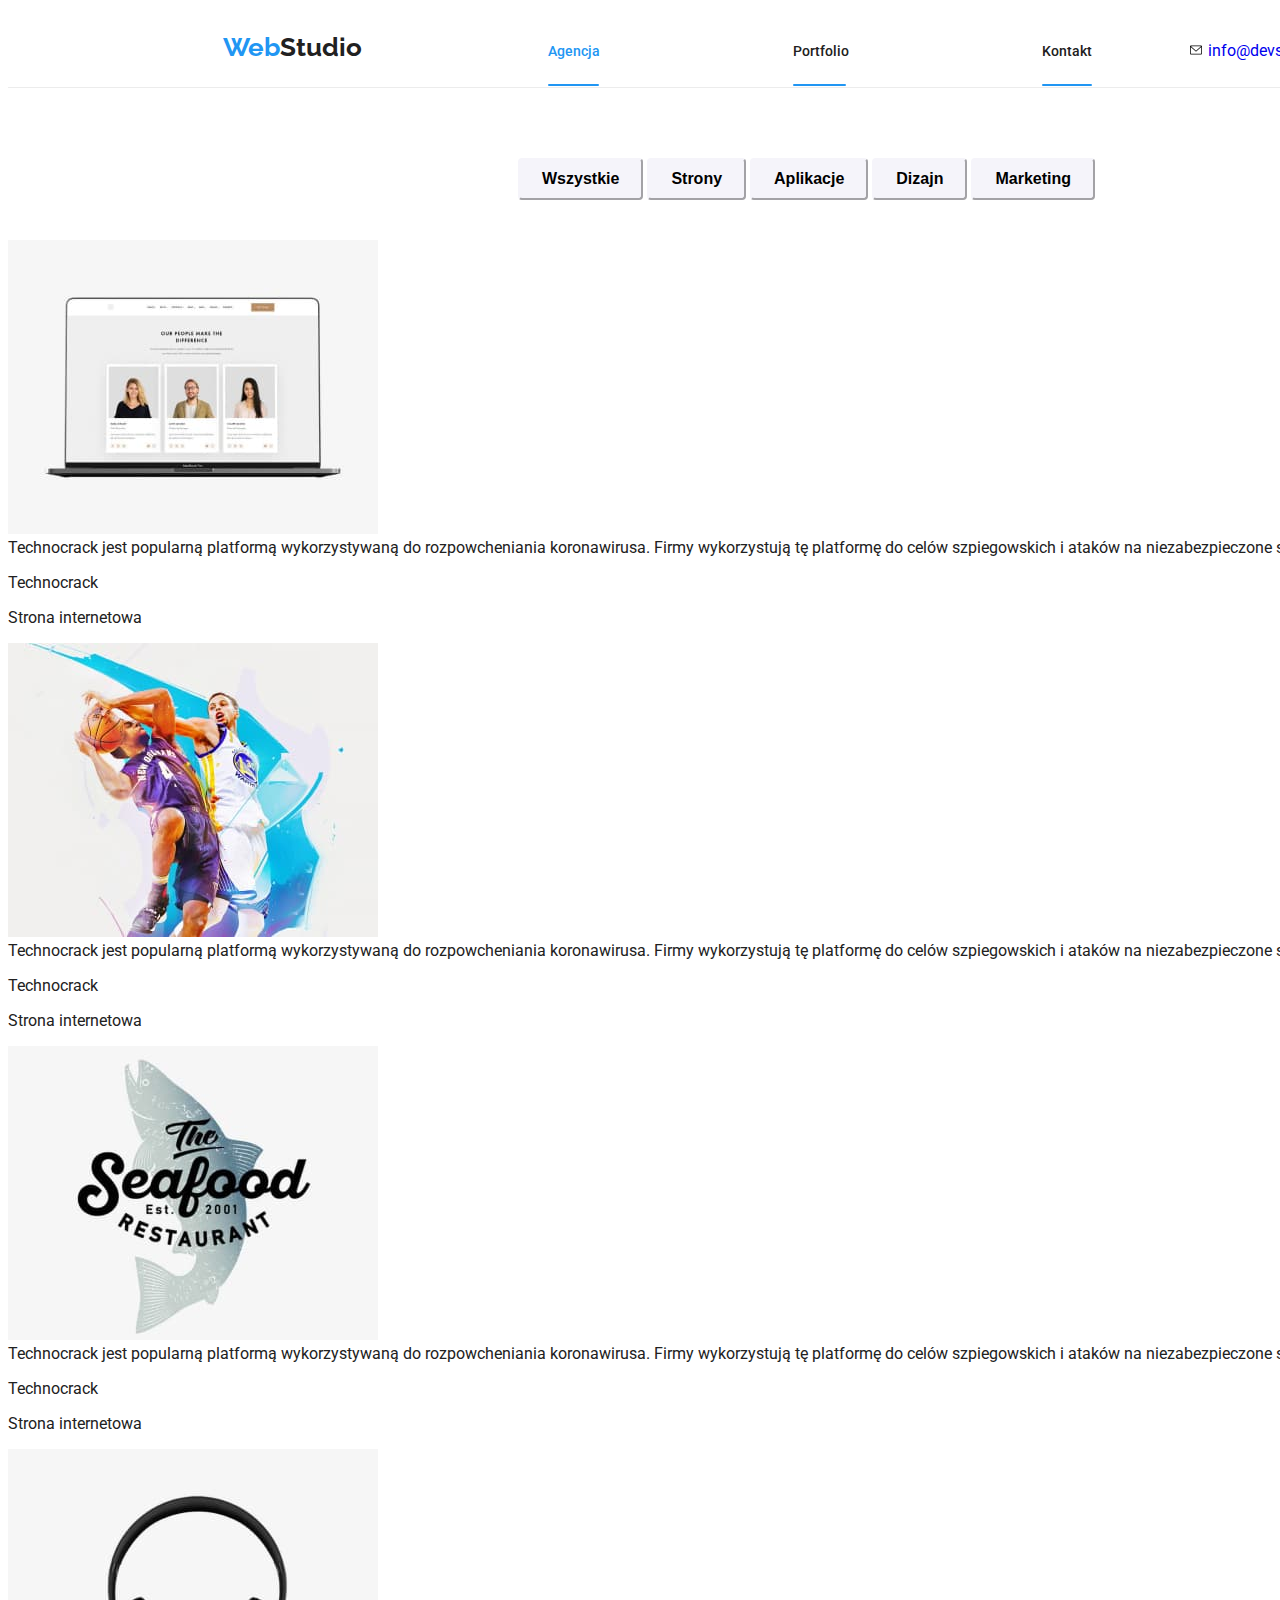
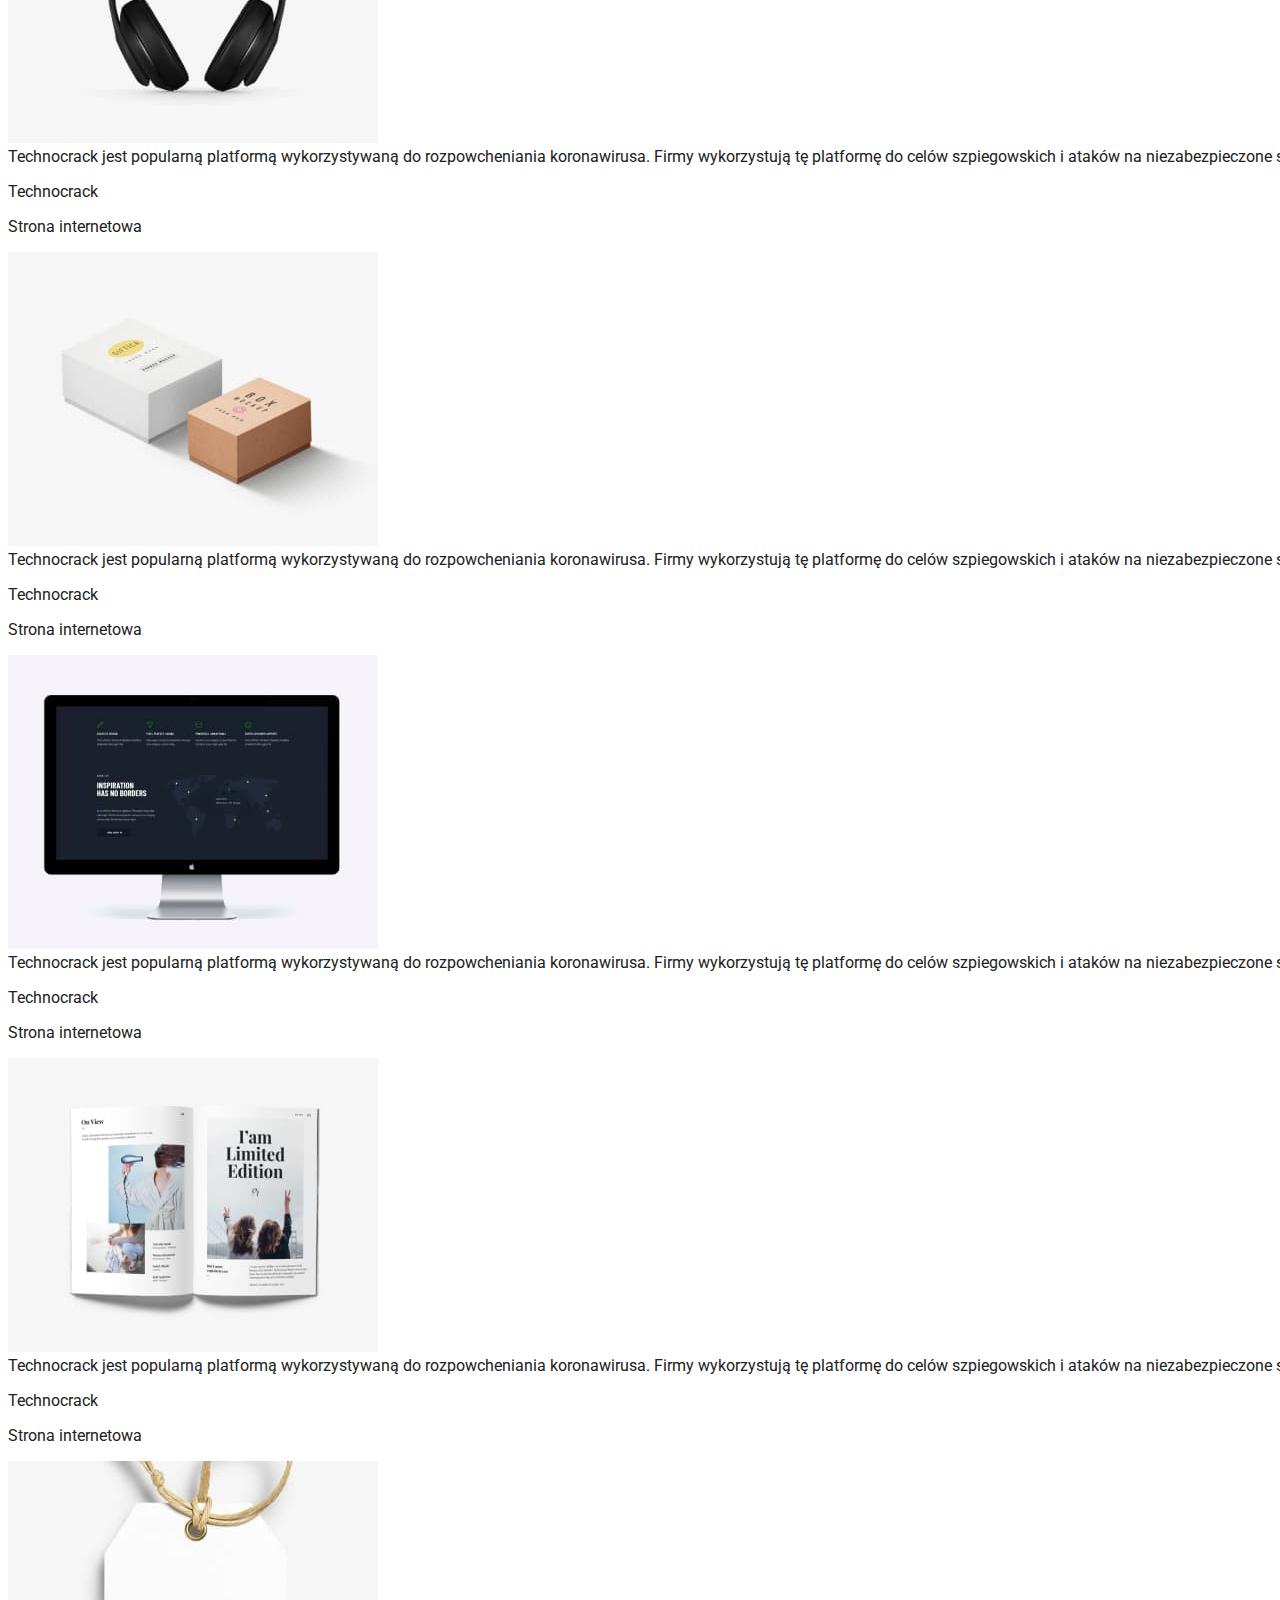
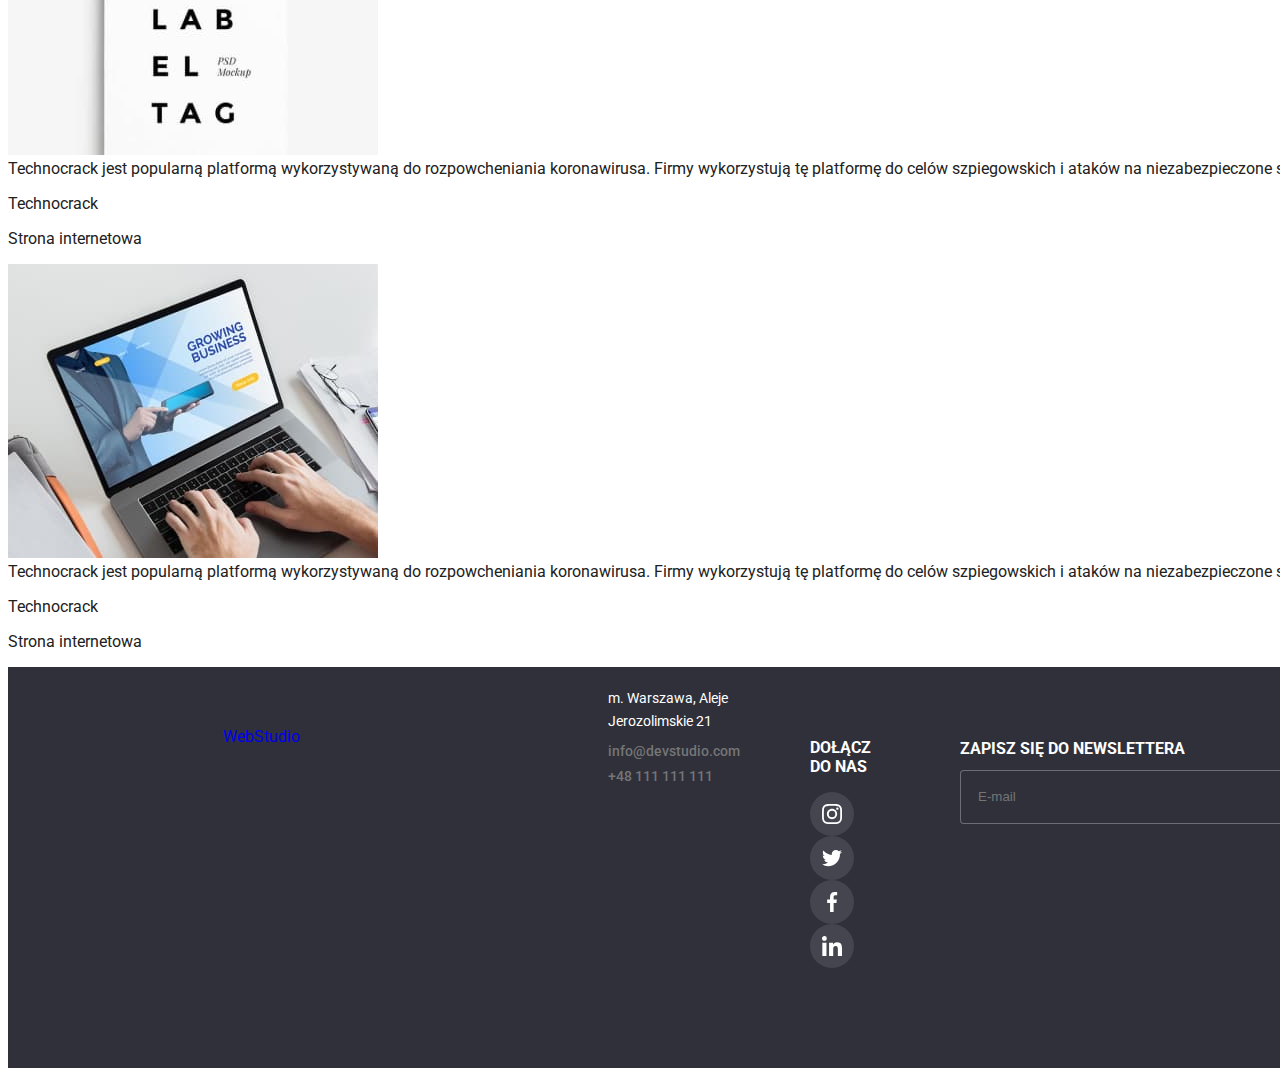
==== commit f1375452: "portfolio" ====
--- a/portfolio.html
+++ b/portfolio.html
@@ -55,207 +55,207 @@
       </nav>
     </header>
     <main>
-      <div class="btn-container">
-        <ul class="btn-portfolio">
-          <li>
+      <div class="portfolio">
+        <ul class="portfolio__buttons">
+          <li class="portfolio__list">
             <button type="button">Wszystkie</button>
           </li>
-          <li><button type="button">Strony</button></li>
-          <li>
+          <li class="portfolio__list-btn">
+            <button type="button">Strony</button>
+          </li>
+          <li class="portfolio__list-btn">
             <button type="button">Aplikacje</button>
           </li>
-          <li><button type="button">Dizajn</button></li>
-          <li>
+          <li class="portfolio__list-btn">
+            <button type="button">Dizajn</button>
+          </li>
+          <li class="portfolio__list-btn">
             <button type="button">Marketing</button>
           </li>
         </ul>
       </div>
-      <div class="images-portfolio-examples">
-        <ul class="portfolio-examples">
-          <div class="design-img">
-            <li>
-              <img
-                src="images/portf-1.jpg"
-                alt="laptop"
-                width="370"
-                height="294"
-              />
-              <div class="overlay-portfolio">
-                <span
-                  >Technocrack jest popularną platformą wykorzystywaną do
-                  rozpowcheniania koronawirusa. Firmy wykorzystują tę platformę
-                  do celów szpiegowskich i ataków na niezabezpieczone serwery
-                  konkurencji
-                </span>
-              </div>
-              <div class="design-img-border">
-                <p class="design-name">Technocrack</p>
-                <p class="design-version">Strona internetowa</p>
-              </div>
-            </li>
-          </div>
-          <div class="design-img">
-            <li>
-              <img
-                src="images/portf-2.jpg"
-                alt="basketball"
-                width="370"
-                height="294"
-              />
-              <div class="overlay-portfolio">
-                <span
-                  >Technocrack jest popularną platformą wykorzystywaną do
-                  rozpowcheniania koronawirusa. Firmy wykorzystują tę platformę
-                  do celów szpiegowskich i ataków na niezabezpieczone serwery
-                  konkurencji
-                </span>
-              </div>
-              <p class="design-name">Grafika New Orlean vs Golden Star</p>
-              <p class="design-version">Dizajn</p>
-            </li>
-          </div>
-          <div class="design-img">
-            <li>
-              <img
-                src="images/portf-3.jpg"
-                alt="fish"
-                width="370"
-                height="294"
-              />
-              <div class="overlay-portfolio">
-                <span
-                  >Technocrack jest popularną platformą wykorzystywaną do
-                  rozpowcheniania koronawirusa. Firmy wykorzystują tę platformę
-                  do celów szpiegowskich i ataków na niezabezpieczone serwery
-                  konkurencji
-                </span>
-              </div>
-              <p class="design-name">Restauracja Seafood</p>
-              <p class="design-version">Aplikacja</p>
-            </li>
-          </div>
-          <div class="design-img">
-            <li>
-              <img
-                src="images/portf-4.jpg"
-                alt="headphones"
-                width="370"
-                height="294"
-              />
-              <div class="overlay-portfolio">
-                <span
-                  >Technocrack jest popularną platformą wykorzystywaną do
-                  rozpowcheniania koronawirusa. Firmy wykorzystują tę platformę
-                  do celów szpiegowskich i ataków na niezabezpieczone serwery
-                  konkurencji
-                </span>
-              </div>
-              <p class="design-name">Projekt Prime</p>
-              <p class="design-version">Marketing</p>
-            </li>
-          </div>
-          <div class="design-img">
-            <li>
-              <img
-                src="images/portf-5.jpg"
-                alt="boxes"
-                width="370"
-                height="294"
-              />
-              <div class="overlay-portfolio">
-                <span
-                  >Technocrack jest popularną platformą wykorzystywaną do
-                  rozpowcheniania koronawirusa. Firmy wykorzystują tę platformę
-                  do celów szpiegowskich i ataków na niezabezpieczone serwery
-                  konkurencji
-                </span>
-              </div>
-              <p class="design-name">Projekt Boxes</p>
-              <p class="design-version">Aplikacja</p>
-            </li>
-          </div>
-          <div class="design-img">
-            <li>
-              <img
-                src="images/portf-6.jpg"
-                alt="monitor"
-                width="370"
-                height="294"
-              />
-              <div class="overlay-portfolio">
-                <span
-                  >Technocrack jest popularną platformą wykorzystywaną do
-                  rozpowcheniania koronawirusa. Firmy wykorzystują tę platformę
-                  do celów szpiegowskich i ataków na niezabezpieczone serwery
-                  konkurencji
-                </span>
-              </div>
-              <p class="design-name">Inspiration has no Borders</p>
-              <p class="design-version">Strona internetowa</p>
-            </li>
-          </div>
-          <div class="design-img">
-            <li>
-              <img
-                src="images/portf-7.jpg"
-                alt="book"
-                width="370"
-                height="294"
-              />
-              <div class="overlay-portfolio">
-                <span
-                  >Technocrack jest popularną platformą wykorzystywaną do
-                  rozpowcheniania koronawirusa. Firmy wykorzystują tę platformę
-                  do celów szpiegowskich i ataków na niezabezpieczone serwery
-                  konkurencji
-                </span>
-              </div>
-              <p class="design-name">Magazyn Limited Edition</p>
-              <p class="design-version">Dizajn</p>
-            </li>
-          </div>
-          <div class="design-img">
-            <li>
-              <img
-                src="images/portf-8.jpg"
-                alt="pendant"
-                width="370"
-                height="294"
-              />
-              <div class="overlay-portfolio">
-                <span
-                  >Technocrack jest popularną platformą wykorzystywaną do
-                  rozpowcheniania koronawirusa. Firmy wykorzystują tę platformę
-                  do celów szpiegowskich i ataków na niezabezpieczone serwery
-                  konkurencji
-                </span>
-              </div>
-              <p class="design-name">Projekt LAB</p>
-              <p class="design-version">Marketing</p>
-            </li>
-          </div>
-          <div class="design-img">
-            <li>
-              <img
-                src="images/portf-9.jpg"
-                alt="laptop-work"
-                width="370"
-                height="294"
-              />
-              <div class="overlay-portfolio">
-                <span
-                  >Technocrack jest popularną platformą wykorzystywaną do
-                  rozpowcheniania koronawirusa. Firmy wykorzystują tę platformę
-                  do celów szpiegowskich i ataków na niezabezpieczone serwery
-                  konkurencji
-                </span>
-              </div>
-              <p class="design-name">Growing Business</p>
-              <p class="design-version">Aplikacja</p>
-            </li>
-          </div>
-        </ul>
-      </div>
+      <ul class="portfolio__images">
+        <div class="portfolio__container">
+          <li class="portfolio__items">
+            <img
+              src="images/portf-1.jpg"
+              alt="laptop"
+              width="370"
+              height="294"
+            />
+            <div class="portfolio__overlay">
+              <span
+                >Technocrack jest popularną platformą wykorzystywaną do
+                rozpowcheniania koronawirusa. Firmy wykorzystują tę platformę do
+                celów szpiegowskich i ataków na niezabezpieczone serwery
+                konkurencji
+              </span>
+            </div>
+            <p class="portfolio__border-name">Technocrack</p>
+            <p class="portfolio__border-version">Strona internetowa</p>
+          </li>
+        </div>
+        <div class="portfolio__container">
+          <li class="portfolio__items">
+            <img
+              src="images/portf-2.jpg"
+              alt="basketball"
+              width="370"
+              height="294"
+            />
+            <div class="portfolio__overlay">
+              <span
+                >Technocrack jest popularną platformą wykorzystywaną do
+                rozpowcheniania koronawirusa. Firmy wykorzystują tę platformę do
+                celów szpiegowskich i ataków na niezabezpieczone serwery
+                konkurencji
+              </span>
+            </div>
+            <p class="portfolio__border-name">Technocrack</p>
+            <p class="portfolio__border-version">Strona internetowa</p>
+          </li>
+        </div>
+        <div class="portfolio__container">
+          <li class="portfolio__items">
+            <img
+              src="images/portf-3.jpg"
+              alt="basketball"
+              width="370"
+              height="294"
+            />
+            <div class="portfolio__overlay">
+              <span
+                >Technocrack jest popularną platformą wykorzystywaną do
+                rozpowcheniania koronawirusa. Firmy wykorzystują tę platformę do
+                celów szpiegowskich i ataków na niezabezpieczone serwery
+                konkurencji
+              </span>
+            </div>
+            <p class="portfolio__border-name">Technocrack</p>
+            <p class="portfolio__border-version">Strona internetowa</p>
+          </li>
+        </div>
+        <div class="portfolio__container">
+          <li class="portfolio__items">
+            <img
+              src="images/portf-4.jpg"
+              alt="basketball"
+              width="370"
+              height="294"
+            />
+            <div class="portfolio__overlay">
+              <span
+                >Technocrack jest popularną platformą wykorzystywaną do
+                rozpowcheniania koronawirusa. Firmy wykorzystują tę platformę do
+                celów szpiegowskich i ataków na niezabezpieczone serwery
+                konkurencji
+              </span>
+            </div>
+            <p class="portfolio__border-name">Technocrack</p>
+            <p class="portfolio__border-version">Strona internetowa</p>
+          </li>
+        </div>
+        <div class="portfolio__container">
+          <li class="portfolio__items">
+            <img
+              src="images/portf-5.jpg"
+              alt="basketball"
+              width="370"
+              height="294"
+            />
+            <div class="portfolio__overlay">
+              <span
+                >Technocrack jest popularną platformą wykorzystywaną do
+                rozpowcheniania koronawirusa. Firmy wykorzystują tę platformę do
+                celów szpiegowskich i ataków na niezabezpieczone serwery
+                konkurencji
+              </span>
+            </div>
+            <p class="portfolio__border-name">Technocrack</p>
+            <p class="portfolio__border-version">Strona internetowa</p>
+          </li>
+        </div>
+        <div class="portfolio__container">
+          <li class="portfolio__items">
+            <img
+              src="images/portf-6.jpg"
+              alt="basketball"
+              width="370"
+              height="294"
+            />
+            <div class="portfolio__overlay">
+              <span
+                >Technocrack jest popularną platformą wykorzystywaną do
+                rozpowcheniania koronawirusa. Firmy wykorzystują tę platformę do
+                celów szpiegowskich i ataków na niezabezpieczone serwery
+                konkurencji
+              </span>
+            </div>
+            <p class="portfolio__border-name">Technocrack</p>
+            <p class="portfolio__border-version">Strona internetowa</p>
+          </li>
+        </div>
+        <div class="portfolio__container">
+          <li class="portfolio__items">
+            <img
+              src="images/portf-7.jpg"
+              alt="basketball"
+              width="370"
+              height="294"
+            />
+            <div class="portfolio__overlay">
+              <span
+                >Technocrack jest popularną platformą wykorzystywaną do
+                rozpowcheniania koronawirusa. Firmy wykorzystują tę platformę do
+                celów szpiegowskich i ataków na niezabezpieczone serwery
+                konkurencji
+              </span>
+            </div>
+            <p class="portfolio__border-name">Technocrack</p>
+            <p class="portfolio__border-version">Strona internetowa</p>
+          </li>
+        </div>
+        <div class="portfolio__container">
+          <li class="portfolio__items">
+            <img
+              src="images/portf-8.jpg"
+              alt="basketball"
+              width="370"
+              height="294"
+            />
+            <div class="portfolio__overlay">
+              <span
+                >Technocrack jest popularną platformą wykorzystywaną do
+                rozpowcheniania koronawirusa. Firmy wykorzystują tę platformę do
+                celów szpiegowskich i ataków na niezabezpieczone serwery
+                konkurencji
+              </span>
+            </div>
+            <p class="portfolio__border-name">Technocrack</p>
+            <p class="portfolio__border-version">Strona internetowa</p>
+          </li>
+        </div>
+        <div class="portfolio__container">
+          <li class="portfolio__items">
+            <img
+              src="images/portf-9.jpg"
+              alt="basketball"
+              width="370"
+              height="294"
+            />
+            <div class="portfolio__overlay">
+              <span
+                >Technocrack jest popularną platformą wykorzystywaną do
+                rozpowcheniania koronawirusa. Firmy wykorzystują tę platformę do
+                celów szpiegowskich i ataków na niezabezpieczone serwery
+                konkurencji
+              </span>
+            </div>
+            <p class="portfolio__border-name">Technocrack</p>
+            <p class="portfolio__border-version">Strona internetowa</p>
+          </li>
+        </div>
+      </ul>
     </main>
     <footer class="footer">
       <div class="footer__logo">
--- a/css/main.min.css
+++ b/css/main.min.css
@@ -1 +1 @@
-header{width:1600px}header .navigation{display:-webkit-inline-box;display:-ms-inline-flexbox;display:inline-flex;-webkit-box-align:baseline;-ms-flex-align:baseline;align-items:baseline;width:1600px;border-bottom:1px solid #ececec}header .navigation__logo{padding-top:24px;padding-right:93px;padding-bottom:25px;padding-left:215px}header .navigation__logo .web,header .navigation__logo .studio-header,header .navigation__logo .studio-footer{font-family:"Raleway",sans-serif;font-size:26px;font-weight:bold}header .navigation__logo .web{color:#2196f3}header .navigation__logo .studio-header{color:#212121}header .navigation__logo .studio-footer{color:#ececec}header .navigation__bookmarks>li>a{display:-webkit-inline-box;display:-ms-inline-flexbox;display:inline-flex;font-size:14px;font-weight:500;color:#212121;margin-right:46px;position:relative}header .navigation__bookmarks>li>a:first-child{margin-left:93px}header .navigation__bookmarks>li>a:last-child{padding-right:50px}header .navigation__bookmarks>li>a:hover{color:#2196f3;-webkit-transition:250ms;transition:250ms;-webkit-transition-timing-function:cubic-bezier(0.4, 0, 0.2, 1);transition-timing-function:cubic-bezier(0.4, 0, 0.2, 1)}header .navigation__bookmarks>li>a.active,header .navigation__bookmarks>li>a.active:hover{color:#2196f3;-webkit-transition:250ms;transition:250ms;-webkit-transition-timing-function:cubic-bezier(0.4, 0, 0.2, 1);transition-timing-function:cubic-bezier(0.4, 0, 0.2, 1)}header .navigation__bookmarks>li>a::after{content:"";position:absolute;bottom:-27px;left:0;width:50%;height:2px;background-color:#2196f3;border-radius:5px;border-width:4px;-webkit-transition:250ms;transition:250ms;-webkit-transition-timing-function:cubic-bezier(0.4, 0, 0.2, 1);transition-timing-function:cubic-bezier(0.4, 0, 0.2, 1)}header .navigation__bookmarks>li>a:hover::after{content:"";position:absolute;bottom:-27px;left:0;width:50%;height:2px;background-color:#2196f3;border-radius:5px;border-width:4px;-webkit-transition:250ms;transition:250ms;-webkit-transition-timing-function:cubic-bezier(0.4, 0, 0.2, 1);transition-timing-function:cubic-bezier(0.4, 0, 0.2, 1)}header .navigation .contact>li>a{display:-webkit-inline-box;display:-ms-inline-flexbox;display:inline-flex;font-size:14px;font-weight:500;color:#757575;margin-right:30px}header .navigation .contact>li>a:hover{color:#2196f3;-webkit-transition:250ms;transition:250ms;-webkit-transition-timing-function:cubic-bezier(0.4, 0, 0.2, 1);transition-timing-function:cubic-bezier(0.4, 0, 0.2, 1)}header .navigation .contact #icon-smartphone,header .navigation .contact #icon-envelope{fill:currentColor;cursor:pointer}header .navigation .contact #icon-smartphone:hover,header .navigation .contact #icon-envelope:hover{fill:#2196f3;-webkit-transition:250ms;transition:250ms;-webkit-transition-timing-function:cubic-bezier(0.4, 0, 0.2, 1);transition-timing-function:cubic-bezier(0.4, 0, 0.2, 1)}.order{background-image:url(../images/picture-effective.jpg);width:1600px;box-shadow:-1600px 22px 0px 1600px rgba(0,0,0,.5) inset;-webkit-box-shadow:-1600px 22px 0px 1600px rgba(0,0,0,.5) inset;-moz-box-shadow:-1600px 22px 0px 1600px rgba(0,0,0,.5) inset}.order__text{font-size:44px;color:#ececec;line-height:1.4;padding:200px 452px 15px 452px;margin:0 auto;display:-webkit-box;display:-ms-flexbox;display:flex;-ms-flex-wrap:wrap;flex-wrap:wrap;text-align:center}.order__button{font-size:16px;font-weight:500;font-weight:bold;line-height:1.6;background-color:#2196f3;color:#ececec;width:200px;height:50px;border-radius:4px;cursor:pointer;margin:auto 700px 200px 700px}.btn-order>li>button:hover{background-color:#2196f3;color:#ececec}.modal{position:fixed;top:0;left:0;width:100%;height:100%;background-color:rgba(0,0,0,.5);display:-webkit-box;display:-ms-flexbox;display:flex;-webkit-box-pack:center;-ms-flex-pack:center;justify-content:center;-webkit-box-align:center;-ms-flex-align:center;align-items:center;z-index:9999}.modal__content{background-color:#ececec;padding:20px;border-radius:4px;width:528px;position:relative}.modal__content__button-close{margin-top:8px;width:30px;height:30px;border-radius:50%;background-color:#ececec;border:solid 1px rgba(0,0,0,.1);position:absolute;top:8px;right:8px;color:#212121;font-weight:bold;display:-webkit-box;display:-ms-flexbox;display:flex;-webkit-box-pack:center;-ms-flex-pack:center;justify-content:center;-webkit-box-align:center;-ms-flex-align:center;align-items:center}.modal.is-hidden{display:none}.modal__text>p{text-align:center;padding-top:40px;font-weight:700}.modal__form>p{font-weight:700;color:#212121}.modal__placeholder>label{display:block}.modal__placeholder-text{color:#757575;display:block;margin-bottom:4px}.modal__input>input{border:1px solid rgba(33,33,33,.2);border-radius:4px;height:40px;width:448px;margin-right:12px;margin-bottom:10px;outline:none;-webkit-transition:250ms;transition:250ms;-webkit-transition-timing-function:cubic-bezier(0.4, 0, 0.2, 1);transition-timing-function:cubic-bezier(0.4, 0, 0.2, 1)}.modal__input>input:focus{border-color:#2196f3}.modal__input{position:relative}.modal__icon{position:absolute;top:40%;left:0;margin-left:-130px;-webkit-transform:translateY(-50%);transform:translateY(-50%);pointer-events:none;-webkit-transition:250ms;transition:250ms;-webkit-transition-timing-function:cubic-bezier(0.4, 0, 0.2, 1);transition-timing-function:cubic-bezier(0.4, 0, 0.2, 1)}.modal__icon>svg:focus{fill:#2196f3}.modal__input-text{padding-left:40px}.modal__comment>input{border:1px solid rgba(33,33,33,.2);border-radius:4px;height:120px;width:448px;margin-right:12px;margin-bottom:10px;-webkit-box-sizing:border-box;box-sizing:border-box;outline:none;-webkit-transition:250ms;transition:250ms;-webkit-transition-timing-function:cubic-bezier(0.4, 0, 0.2, 1);transition-timing-function:cubic-bezier(0.4, 0, 0.2, 1)}.modal__comment>input:focus{border-color:#2196f3}.modal__comment:focus{border-color:#2196f3}.modal .enter-text::-webkit-input-placeholder{position:relative;top:-40px;padding-left:16px;color:rgba(117,117,117,.5)}.modal .enter-text::-moz-placeholder{position:relative;top:-40px;padding-left:16px;color:rgba(117,117,117,.5)}.modal .enter-text:-ms-input-placeholder{position:relative;top:-40px;padding-left:16px;color:rgba(117,117,117,.5)}.modal .enter-text::-ms-input-placeholder{position:relative;top:-40px;padding-left:16px;color:rgba(117,117,117,.5)}.modal .enter-text::placeholder{position:relative;top:-40px;padding-left:16px;color:rgba(117,117,117,.5)}.modal__checkbox>input{width:16px;height:16px}.modal__checkbox{display:-webkit-inline-box;display:-ms-inline-flexbox;display:inline-flex;-webkit-box-align:center;-ms-flex-align:center;align-items:center;-webkit-box-pack:center;-ms-flex-pack:center;justify-content:center}.modal__privacy{display:-webkit-inline-box;display:-ms-inline-flexbox;display:inline-flex;-webkit-box-align:center;-ms-flex-align:center;align-items:center;margin:0;padding-bottom:30px;padding-top:-50px;color:#757575;text-align:center}.modal__privacy u{text-decoration:underline;color:#2196f3}.modal__button-send{display:-webkit-box;display:-ms-flexbox;display:flex;-webkit-box-pack:center;-ms-flex-pack:center;justify-content:center;padding-bottom:40px}.description{display:-webkit-box;display:-ms-flexbox;display:flex;-webkit-box-pack:center;-ms-flex-pack:center;justify-content:center;padding-top:94px;padding-left:215px;padding-right:215px}.description__list{margin-right:30px}.description__list .description__container{background-color:#ececec;width:270px;height:120px;display:-webkit-box;display:-ms-flexbox;display:flex;-webkit-box-pack:center;-ms-flex-pack:center;justify-content:center;-webkit-box-align:center;-ms-flex-align:center;align-items:center}.description__list .description__container .description__header{padding-top:30px;margin:0px;font-size:14px;font-weight:bold;-webkit-box-sizing:border-box;box-sizing:border-box}.description__list .description__container .description__text{font-size:14px;line-height:1.7;color:#757575;-webkit-box-sizing:border-box;box-sizing:border-box}.work{-webkit-box-pack:center;-ms-flex-pack:center;justify-content:center;width:1600px}.work__title{display:-webkit-box;display:-ms-flexbox;display:flex;-webkit-box-pack:center;-ms-flex-pack:center;justify-content:center;padding-top:94px;padding-right:624px;padding-left:624px;padding-bottom:50px}.work__container{padding-right:200px;padding-left:200px;padding-bottom:94px}.work__images>li>a{display:-webkit-inline-box;display:-ms-inline-flexbox;display:inline-flex;-webkit-box-orient:horizontal;-webkit-box-direction:normal;-ms-flex-direction:row;flex-direction:row;-webkit-box-pack:justify;-ms-flex-pack:justify;justify-content:space-between;padding-right:215px;padding-bottom:94px;padding-left:215px}.work__img{position:relative;display:inline-block;-webkit-box-orient:horizontal;-webkit-box-direction:normal;-ms-flex-direction:row;flex-direction:row;-webkit-box-pack:justify;-ms-flex-pack:justify;justify-content:space-between;margin-right:30px}.work__img:last-child{margin-right:0}.work__overlay{position:absolute;bottom:25%;left:0;right:0;bottom:0;display:-webkit-box;display:-ms-flexbox;display:flex;-webkit-box-align:center;-ms-flex-align:center;align-items:center;-webkit-box-pack:center;-ms-flex-pack:center;justify-content:center;background-color:rgba(0,0,0,.5);color:#fff;font-size:14px;font-weight:bold;text-align:center;padding:30px;-webkit-transition:250ms;transition:250ms;-webkit-transition-timing-function:cubic-bezier(0.4, 0, 0.2, 1);transition-timing-function:cubic-bezier(0.4, 0, 0.2, 1)}h2{font-size:36px;font-weight:bold}.team{background-color:#f5f4fa}.team__title{display:-webkit-box;display:-ms-flexbox;display:flex;-webkit-box-pack:center;-ms-flex-pack:center;justify-content:center;padding-top:94px;padding-right:695px;padding-left:695px;padding-bottom:50px}.team__container{display:inline-block;-ms-flex-wrap:wrap;flex-wrap:wrap;padding-right:200px;padding-bottom:94px;padding-left:200px}.team__images{padding-left:0}.team__image-person{display:inline-block;-webkit-box-orient:horizontal;-webkit-box-direction:normal;-ms-flex-direction:row;flex-direction:row;-webkit-box-pack:justify;-ms-flex-pack:justify;justify-content:space-between;margin-right:30px;border:2px solid rgba(0,0,0,.2);border-radius:2px;text-align:center;background-color:#fff;box-shadow:0px 2px 4px 0px rgba(0,0,0,.4);-webkit-box-shadow:0px 2px 4px 0px rgba(0,0,0,.4);-moz-box-shadow:0px 2px 4px 0px rgba(0,0,0,.4)}.team__image-person:last-child{margin-right:0px}.team__image-person:first-child{margin-left:0px}.team__name{font-size:16px;font-weight:bold;font-weight:medium;-webkit-box-pack:center;-ms-flex-pack:center;justify-content:center}.team__position{font-size:16px;font-weight:medium;color:#757575;-webkit-box-pack:center;-ms-flex-pack:center;justify-content:center}.team__icons{padding-top:16px;padding-bottom:18px;padding-left:32px;padding-right:32px}.team__icons-container{display:-webkit-inline-box;display:-ms-inline-flexbox;display:inline-flex;-webkit-box-align:center;-ms-flex-align:center;align-items:center;-webkit-box-pack:center;-ms-flex-pack:center;justify-content:center;width:40px;height:40px;border-radius:50%;background-color:#fff;margin-right:10px;overflow:hidden}.team__icons-container:last-child{margin-right:0px}.team__icons-container:hover{background-color:#2196f3;-webkit-transition:250ms;transition:250ms;-webkit-transition-timing-function:cubic-bezier(0.4, 0, 0.2, 1);transition-timing-function:cubic-bezier(0.4, 0, 0.2, 1)}.team__icons-container svg{width:100%;height:100%;fill:#afb1b8}.team__icons-container:hover svg{fill:#fff}.team #icon-link,.team #icon-face,.team #icon-twitt,.team #icon-inst{width:20px;height:20px;cursor:pointer;-webkit-transition:fill .3s;transition:fill .3s}.clients{display:-webkit-box;display:-ms-flexbox;display:flex;-webkit-box-pack:center;-ms-flex-pack:center;justify-content:center;padding-top:94px;padding-right:215px;padding-left:215px;padding-bottom:0px;margin:0px}.clients__container{display:inline-block;width:1600px;padding-top:50px;padding-right:200px;padding-left:200px;padding-bottom:94px}.client__icon{display:inline-block;-webkit-box-orient:horizontal;-webkit-box-direction:normal;-ms-flex-direction:row;flex-direction:row;-webkit-box-pack:justify;-ms-flex-pack:justify;justify-content:space-between;margin-right:30px}.client__icon:last-child{margin-right:0px}.client__icon:first-child{margin-left:0px}.client__icon-container{display:-webkit-box;display:-ms-flexbox;display:flex;-webkit-box-pack:center;-ms-flex-pack:center;justify-content:center;-webkit-box-align:center;-ms-flex-align:center;align-items:center;border:1px solid #afb1b8;fill:#afb1b8;border-radius:4px;width:170px;height:92px;cursor:pointer;-webkit-transition:fill .3s;transition:fill .3s}.client__icon-container:hover{border:1px solid #2196f3;fill:#2196f3;box-shadow:0px 11px 17px -5px rgba(0,0,0,.4);-webkit-box-shadow:0px 11px 17px -5px rgba(0,0,0,.4);-moz-box-shadow:0px 11px 17px -5px rgba(0,0,0,.4);-webkit-transition:250ms;transition:250ms;-webkit-transition-timing-function:cubic-bezier(0.4, 0, 0.2, 1);transition-timing-function:cubic-bezier(0.4, 0, 0.2, 1)}body{font-family:"Roboto",sans-serif;color:#212121}body .container{width:1200px}body ul{margin:0;padding:0}body a{margin:0;padding:0;text-decoration:none}body li{list-style-type:none;display:inline}main{width:1600px}h2{font-size:36px;font-weight:bold}/*# sourceMappingURL=main.min.css.map */+header{width:1600px}header .navigation{display:-webkit-inline-box;display:-ms-inline-flexbox;display:inline-flex;-webkit-box-align:baseline;-ms-flex-align:baseline;align-items:baseline;width:1600px;border-bottom:1px solid #ececec}header .navigation__logo{padding-top:24px;padding-right:93px;padding-bottom:25px;padding-left:215px}header .navigation__logo .web,header .navigation__logo .studio-header,header .navigation__logo .studio-footer{font-family:"Raleway",sans-serif;font-size:26px;font-weight:bold}header .navigation__logo .web{color:#2196f3}header .navigation__logo .studio-header{color:#212121}header .navigation__logo .studio-footer{color:#ececec}header .navigation__bookmarks>li>a{display:-webkit-inline-box;display:-ms-inline-flexbox;display:inline-flex;font-size:14px;font-weight:500;color:#212121;margin-right:46px;position:relative}header .navigation__bookmarks>li>a:first-child{margin-left:93px}header .navigation__bookmarks>li>a:last-child{padding-right:50px}header .navigation__bookmarks>li>a:hover{color:#2196f3;-webkit-transition:250ms;transition:250ms;-webkit-transition-timing-function:cubic-bezier(0.4, 0, 0.2, 1);transition-timing-function:cubic-bezier(0.4, 0, 0.2, 1)}header .navigation__bookmarks>li>a.active,header .navigation__bookmarks>li>a.active:hover{color:#2196f3;-webkit-transition:250ms;transition:250ms;-webkit-transition-timing-function:cubic-bezier(0.4, 0, 0.2, 1);transition-timing-function:cubic-bezier(0.4, 0, 0.2, 1)}header .navigation__bookmarks>li>a::after{content:"";position:absolute;bottom:-27px;left:0;width:50%;height:2px;background-color:#2196f3;border-radius:5px;border-width:4px;-webkit-transition:250ms;transition:250ms;-webkit-transition-timing-function:cubic-bezier(0.4, 0, 0.2, 1);transition-timing-function:cubic-bezier(0.4, 0, 0.2, 1)}header .navigation__bookmarks>li>a:hover::after{content:"";position:absolute;bottom:-27px;left:0;width:50%;height:2px;background-color:#2196f3;border-radius:5px;border-width:4px;-webkit-transition:250ms;transition:250ms;-webkit-transition-timing-function:cubic-bezier(0.4, 0, 0.2, 1);transition-timing-function:cubic-bezier(0.4, 0, 0.2, 1)}header .navigation .contact>li>a{display:-webkit-inline-box;display:-ms-inline-flexbox;display:inline-flex;font-size:14px;font-weight:500;color:#757575;margin-right:30px}header .navigation .contact>li>a:hover{color:#2196f3;-webkit-transition:250ms;transition:250ms;-webkit-transition-timing-function:cubic-bezier(0.4, 0, 0.2, 1);transition-timing-function:cubic-bezier(0.4, 0, 0.2, 1)}header .navigation .contact #icon-smartphone,header .navigation .contact #icon-envelope{fill:currentColor;cursor:pointer}header .navigation .contact #icon-smartphone:hover,header .navigation .contact #icon-envelope:hover{fill:#2196f3;-webkit-transition:250ms;transition:250ms;-webkit-transition-timing-function:cubic-bezier(0.4, 0, 0.2, 1);transition-timing-function:cubic-bezier(0.4, 0, 0.2, 1)}.order{background-image:url(../images/picture-effective.jpg);width:1600px;box-shadow:-1600px 22px 0px 1600px rgba(0,0,0,.5) inset;-webkit-box-shadow:-1600px 22px 0px 1600px rgba(0,0,0,.5) inset;-moz-box-shadow:-1600px 22px 0px 1600px rgba(0,0,0,.5) inset}.order__text{font-size:44px;color:#ececec;line-height:1.4;padding:200px 452px 15px 452px;margin:0 auto;display:-webkit-box;display:-ms-flexbox;display:flex;-ms-flex-wrap:wrap;flex-wrap:wrap;text-align:center}.order__button{font-size:16px;font-weight:500;font-weight:bold;line-height:1.6;background-color:#2196f3;color:#ececec;width:200px;height:50px;border-radius:4px;cursor:pointer;margin:auto 700px 200px 700px}.btn-order>li>button:hover{background-color:#2196f3;color:#ececec}.modal{position:fixed;top:0;left:0;width:100%;height:100%;background-color:rgba(0,0,0,.5);display:-webkit-box;display:-ms-flexbox;display:flex;-webkit-box-pack:center;-ms-flex-pack:center;justify-content:center;-webkit-box-align:center;-ms-flex-align:center;align-items:center;z-index:9999}.modal__content{background-color:#ececec;padding:20px;border-radius:4px;width:528px;position:relative}.modal__content__button-close{margin-top:8px;width:30px;height:30px;border-radius:50%;background-color:#ececec;border:solid 1px rgba(0,0,0,.1);position:absolute;top:8px;right:8px;color:#212121;font-weight:bold;display:-webkit-box;display:-ms-flexbox;display:flex;-webkit-box-pack:center;-ms-flex-pack:center;justify-content:center;-webkit-box-align:center;-ms-flex-align:center;align-items:center}.modal.is-hidden{display:none}.modal__text>p{text-align:center;padding-top:40px;font-weight:700}.modal__form>p{font-weight:700;color:#212121}.modal__placeholder>label{display:block}.modal__placeholder-text{color:#757575;display:block;margin-bottom:4px}.modal__input>input{border:1px solid rgba(33,33,33,.2);border-radius:4px;height:40px;width:448px;margin-right:12px;margin-bottom:10px;outline:none;-webkit-transition:250ms;transition:250ms;-webkit-transition-timing-function:cubic-bezier(0.4, 0, 0.2, 1);transition-timing-function:cubic-bezier(0.4, 0, 0.2, 1)}.modal__input>input:focus{border-color:#2196f3}.modal__input{position:relative}.modal__icon{position:absolute;top:40%;left:0;margin-left:-130px;-webkit-transform:translateY(-50%);transform:translateY(-50%);pointer-events:none;-webkit-transition:250ms;transition:250ms;-webkit-transition-timing-function:cubic-bezier(0.4, 0, 0.2, 1);transition-timing-function:cubic-bezier(0.4, 0, 0.2, 1)}.modal__icon>svg:focus{fill:#2196f3}.modal__input-text{padding-left:40px}.modal__comment>input{border:1px solid rgba(33,33,33,.2);border-radius:4px;height:120px;width:448px;margin-right:12px;margin-bottom:10px;-webkit-box-sizing:border-box;box-sizing:border-box;outline:none;-webkit-transition:250ms;transition:250ms;-webkit-transition-timing-function:cubic-bezier(0.4, 0, 0.2, 1);transition-timing-function:cubic-bezier(0.4, 0, 0.2, 1)}.modal__comment>input:focus{border-color:#2196f3}.modal__comment:focus{border-color:#2196f3}.modal .enter-text::-webkit-input-placeholder{position:relative;top:-40px;padding-left:16px;color:rgba(117,117,117,.5)}.modal .enter-text::-moz-placeholder{position:relative;top:-40px;padding-left:16px;color:rgba(117,117,117,.5)}.modal .enter-text:-ms-input-placeholder{position:relative;top:-40px;padding-left:16px;color:rgba(117,117,117,.5)}.modal .enter-text::-ms-input-placeholder{position:relative;top:-40px;padding-left:16px;color:rgba(117,117,117,.5)}.modal .enter-text::placeholder{position:relative;top:-40px;padding-left:16px;color:rgba(117,117,117,.5)}.modal__checkbox>input{width:16px;height:16px}.modal__checkbox{display:-webkit-inline-box;display:-ms-inline-flexbox;display:inline-flex;-webkit-box-align:center;-ms-flex-align:center;align-items:center;-webkit-box-pack:center;-ms-flex-pack:center;justify-content:center}.modal__privacy{display:-webkit-inline-box;display:-ms-inline-flexbox;display:inline-flex;-webkit-box-align:center;-ms-flex-align:center;align-items:center;margin:0;padding-bottom:30px;padding-top:-50px;color:#757575;text-align:center}.modal__privacy u{text-decoration:underline;color:#2196f3}.modal__button-send{display:-webkit-box;display:-ms-flexbox;display:flex;-webkit-box-pack:center;-ms-flex-pack:center;justify-content:center;padding-bottom:40px}.description{display:-webkit-box;display:-ms-flexbox;display:flex;-webkit-box-pack:center;-ms-flex-pack:center;justify-content:center;padding-top:94px;padding-left:215px;padding-right:215px}.description__list{margin-right:30px}.description__list .description__container{background-color:#ececec;width:270px;height:120px;display:-webkit-box;display:-ms-flexbox;display:flex;-webkit-box-pack:center;-ms-flex-pack:center;justify-content:center;-webkit-box-align:center;-ms-flex-align:center;align-items:center}.description__list .description__container .description__header{padding-top:30px;margin:0px;font-size:14px;font-weight:bold;-webkit-box-sizing:border-box;box-sizing:border-box}.description__list .description__container .description__text{font-size:14px;line-height:1.7;color:#757575;-webkit-box-sizing:border-box;box-sizing:border-box}.work{-webkit-box-pack:center;-ms-flex-pack:center;justify-content:center;width:1600px}.work__title{display:-webkit-box;display:-ms-flexbox;display:flex;-webkit-box-pack:center;-ms-flex-pack:center;justify-content:center;padding-top:94px;padding-right:624px;padding-left:624px;padding-bottom:50px}.work__container{padding-right:200px;padding-left:200px;padding-bottom:94px}.work__images>li>a{display:-webkit-inline-box;display:-ms-inline-flexbox;display:inline-flex;-webkit-box-orient:horizontal;-webkit-box-direction:normal;-ms-flex-direction:row;flex-direction:row;-webkit-box-pack:justify;-ms-flex-pack:justify;justify-content:space-between;padding-right:215px;padding-bottom:94px;padding-left:215px}.work__img{position:relative;display:inline-block;-webkit-box-orient:horizontal;-webkit-box-direction:normal;-ms-flex-direction:row;flex-direction:row;-webkit-box-pack:justify;-ms-flex-pack:justify;justify-content:space-between;margin-right:30px}.work__img:last-child{margin-right:0}.work__overlay{position:absolute;bottom:25%;left:0;right:0;bottom:0;display:-webkit-box;display:-ms-flexbox;display:flex;-webkit-box-align:center;-ms-flex-align:center;align-items:center;-webkit-box-pack:center;-ms-flex-pack:center;justify-content:center;background-color:rgba(0,0,0,.5);color:#fff;font-size:14px;font-weight:bold;text-align:center;padding:30px;-webkit-transition:250ms;transition:250ms;-webkit-transition-timing-function:cubic-bezier(0.4, 0, 0.2, 1);transition-timing-function:cubic-bezier(0.4, 0, 0.2, 1)}h2{font-size:36px;font-weight:bold}.team{background-color:#f5f4fa}.team__title{display:-webkit-box;display:-ms-flexbox;display:flex;-webkit-box-pack:center;-ms-flex-pack:center;justify-content:center;padding-top:94px;padding-right:695px;padding-left:695px;padding-bottom:50px}.team__container{display:inline-block;-ms-flex-wrap:wrap;flex-wrap:wrap;padding-right:200px;padding-bottom:94px;padding-left:200px}.team__images{padding-left:0}.team__image-person{display:inline-block;-webkit-box-orient:horizontal;-webkit-box-direction:normal;-ms-flex-direction:row;flex-direction:row;-webkit-box-pack:justify;-ms-flex-pack:justify;justify-content:space-between;margin-right:30px;border:2px solid rgba(0,0,0,.2);border-radius:2px;text-align:center;background-color:#fff;box-shadow:0px 2px 4px 0px rgba(0,0,0,.4);-webkit-box-shadow:0px 2px 4px 0px rgba(0,0,0,.4);-moz-box-shadow:0px 2px 4px 0px rgba(0,0,0,.4)}.team__image-person:last-child{margin-right:0px}.team__image-person:first-child{margin-left:0px}.team__name{font-size:16px;font-weight:bold;font-weight:medium;-webkit-box-pack:center;-ms-flex-pack:center;justify-content:center}.team__position{font-size:16px;font-weight:medium;color:#757575;-webkit-box-pack:center;-ms-flex-pack:center;justify-content:center}.team__icons{padding-top:16px;padding-bottom:18px;padding-left:32px;padding-right:32px}.team__icons-container{display:-webkit-inline-box;display:-ms-inline-flexbox;display:inline-flex;-webkit-box-align:center;-ms-flex-align:center;align-items:center;-webkit-box-pack:center;-ms-flex-pack:center;justify-content:center;width:40px;height:40px;border-radius:50%;background-color:#fff;margin-right:10px;overflow:hidden}.team__icons-container:last-child{margin-right:0px}.team__icons-container:hover{background-color:#2196f3;-webkit-transition:250ms;transition:250ms;-webkit-transition-timing-function:cubic-bezier(0.4, 0, 0.2, 1);transition-timing-function:cubic-bezier(0.4, 0, 0.2, 1)}.team__icons-container svg{width:100%;height:100%;fill:#afb1b8}.team__icons-container:hover svg{fill:#fff}.team #icon-link,.team #icon-face,.team #icon-twitt,.team #icon-inst{width:20px;height:20px;cursor:pointer;-webkit-transition:fill .3s;transition:fill .3s}.clients{display:-webkit-box;display:-ms-flexbox;display:flex;-webkit-box-pack:center;-ms-flex-pack:center;justify-content:center;padding-top:94px;padding-right:215px;padding-left:215px;padding-bottom:0px;margin:0px}.clients__container{display:inline-block;width:1600px;padding-top:50px;padding-right:200px;padding-left:200px;padding-bottom:94px}.client__icon{display:inline-block;-webkit-box-orient:horizontal;-webkit-box-direction:normal;-ms-flex-direction:row;flex-direction:row;-webkit-box-pack:justify;-ms-flex-pack:justify;justify-content:space-between;margin-right:30px}.client__icon:last-child{margin-right:0px}.client__icon:first-child{margin-left:0px}.client__icon-container{display:-webkit-box;display:-ms-flexbox;display:flex;-webkit-box-pack:center;-ms-flex-pack:center;justify-content:center;-webkit-box-align:center;-ms-flex-align:center;align-items:center;border:1px solid #afb1b8;fill:#afb1b8;border-radius:4px;width:170px;height:92px;cursor:pointer;-webkit-transition:fill .3s;transition:fill .3s}.client__icon-container:hover{border:1px solid #2196f3;fill:#2196f3;box-shadow:0px 11px 17px -5px rgba(0,0,0,.4);-webkit-box-shadow:0px 11px 17px -5px rgba(0,0,0,.4);-moz-box-shadow:0px 11px 17px -5px rgba(0,0,0,.4);-webkit-transition:250ms;transition:250ms;-webkit-transition-timing-function:cubic-bezier(0.4, 0, 0.2, 1);transition-timing-function:cubic-bezier(0.4, 0, 0.2, 1)}.footer{background-color:#2f303a;width:1600px;display:-webkit-box;display:-ms-flexbox;display:flex;-webkit-box-pack:left;-ms-flex-pack:left;justify-content:left}.footer__logo{padding-top:60px;padding-right:93px;padding-bottom:0px;padding-left:215px}.footer__address{font-style:normal}.footer__address .footer__city{font-size:14px;line-height:1.7;color:#fff;padding-top:20px;padding-left:215px;padding-bottom:9px;margin:0}.footer__address .footer__contacts-mail>li>a{display:-webkit-box;display:-ms-flexbox;display:flex;font-size:14px;font-weight:500;color:#757575;padding-left:215px;padding-bottom:9px}.footer__address .footer__contacts-mail>li>a:hover{color:#2196f3;-webkit-transition:250ms;transition:250ms;-webkit-transition-timing-function:cubic-bezier(0.4, 0, 0.2, 1);transition-timing-function:cubic-bezier(0.4, 0, 0.2, 1)}.footer__address .footer__contacts-tel>li>a{display:-webkit-box;display:-ms-flexbox;display:flex;font-size:14px;font-weight:500;color:#757575;padding-left:215px;padding-bottom:60px}.footer__address .footer__contacts-tel>li>a:hover{color:#2196f3;-webkit-transition:250ms;transition:250ms;-webkit-transition-timing-function:cubic-bezier(0.4, 0, 0.2, 1);transition-timing-function:cubic-bezier(0.4, 0, 0.2, 1)}.footer__join{padding-left:70px;padding-top:55px;padding-bottom:100px}.footer__join .footer__join-title{color:#fff;font-weight:700}.footer__join #icon-inst-footer,.footer__join #icon-twitt-footer,.footer__join #icon-face-footer,.footer__join #icon-link-footer{width:20px;height:20px;cursor:pointer}.footer__join .footer__container-icon{display:-webkit-inline-box;display:-ms-inline-flexbox;display:inline-flex;-webkit-box-align:center;-ms-flex-align:center;align-items:center;-webkit-box-pack:center;-ms-flex-pack:center;justify-content:center;width:44px;height:44px;border-radius:50%;background-color:rgba(255,255,255,.1);margin:auto;overflow:hidden}.footer__join .footer__container-icon svg{width:100%;height:100%;fill:#fff}.footer__join .footer__container-icon:hover{background-color:#2196f3;-webkit-transition:250ms;transition:250ms;-webkit-transition-timing-function:cubic-bezier(0.4, 0, 0.2, 1);transition-timing-function:cubic-bezier(0.4, 0, 0.2, 1)}.footer form .footer__newsletter{display:-webkit-box;display:-ms-flexbox;display:flex;-webkit-box-align:center;-ms-flex-align:center;align-items:center;-webkit-box-pack:center;-ms-flex-pack:center;justify-content:center;padding-top:72px;padding-left:72px}.footer form .footer__newsletter .footer__newsletter-title{color:#fff;font-weight:700;padding-bottom:12px}.footer form .footer__newsletter .footer__newsletter-email>input{border:1px solid rgba(255,255,255,.3);border-radius:4px;background-color:#2f303a;height:50px;width:358px;margin-right:12px}.footer form .footer__newsletter .footer__newsletter-email>input::-webkit-input-placeholder{padding-left:15px}.footer form .footer__newsletter .footer__newsletter-email>input::-moz-placeholder{padding-left:15px}.footer form .footer__newsletter .footer__newsletter-email>input:-ms-input-placeholder{padding-left:15px}.footer form .footer__newsletter .footer__newsletter-email>input::-ms-input-placeholder{padding-left:15px}.footer form .footer__newsletter .footer__newsletter-email>input::placeholder{padding-left:15px}.footer form .footer__newsletter .footer__newsletter-button{padding-top:30px;padding-right:72px}.footer form .footer__newsletter .footer__newsletter-button>button,.footer form .footer__newsletter .footer__newsletter-button .modal__button-send>button{display:-webkit-inline-box;display:-ms-inline-flexbox;display:inline-flex;-webkit-box-align:center;-ms-flex-align:center;align-items:center;-webkit-box-pack:center;-ms-flex-pack:center;justify-content:center;height:50px;width:200px;background-color:#2196f3;color:#fff;border:1px solid #2196f3;border-radius:4px;font-weight:bold;padding:0;cursor:pointer;-webkit-transition:-webkit-box-shadow 250ms;transition:-webkit-box-shadow 250ms;transition:box-shadow 250ms;transition:box-shadow 250ms, -webkit-box-shadow 250ms;-webkit-transition-timing-function:cubic-bezier(0.4, 0, 0.2, 1);transition-timing-function:cubic-bezier(0.4, 0, 0.2, 1)}.footer form .footer__newsletter .footer__newsletter-button>button #icon-send,.footer form .footer__newsletter .footer__newsletter-button .modal__button-send>button #icon-send{fill:currentColor;width:24px;height:24px;margin-left:24px}.portfolio{display:-webkit-inline-box;display:-ms-inline-flexbox;display:inline-flex;-webkit-box-pack:justify;-ms-flex-pack:justify;justify-content:space-between;padding-top:70px;padding-right:510px;padding-left:510px;padding-bottom:40px}.portfolio__buttons>li>button{font-size:16px;font-weight:500;font-weight:bold;line-height:1.6;background-color:#f5f4fa;border-color:#f5f4fa;padding:6px 22px 6px 22px;border-radius:4px;cursor:pointer;-webkit-transition:-webkit-box-shadow 250ms;transition:-webkit-box-shadow 250ms;transition:box-shadow 250ms;transition:box-shadow 250ms, -webkit-box-shadow 250ms;-webkit-transition-timing-function:cubic-bezier(0.4, 0, 0.2, 1);transition-timing-function:cubic-bezier(0.4, 0, 0.2, 1)}.portfolio__buttons>li>button:hover{box-shadow:1px 7px 18px -6px rgba(0,0,0,.52);-webkit-box-shadow:1px 7px 18px -6px rgba(0,0,0,.52);-moz-box-shadow:1px 7px 18px -6px rgba(0,0,0,.52)}.portfolio__buttons:last-child{margin-right:0}.portfolio__buttons>li>button:hover{background-color:#2196f3;color:#fff}body{font-family:"Roboto",sans-serif;color:#212121}body .container{width:1200px}body ul{margin:0;padding:0}body a{margin:0;padding:0;text-decoration:none}body li{list-style-type:none;display:inline}main{width:1600px}h2{font-size:36px;font-weight:bold}/*# sourceMappingURL=main.min.css.map */